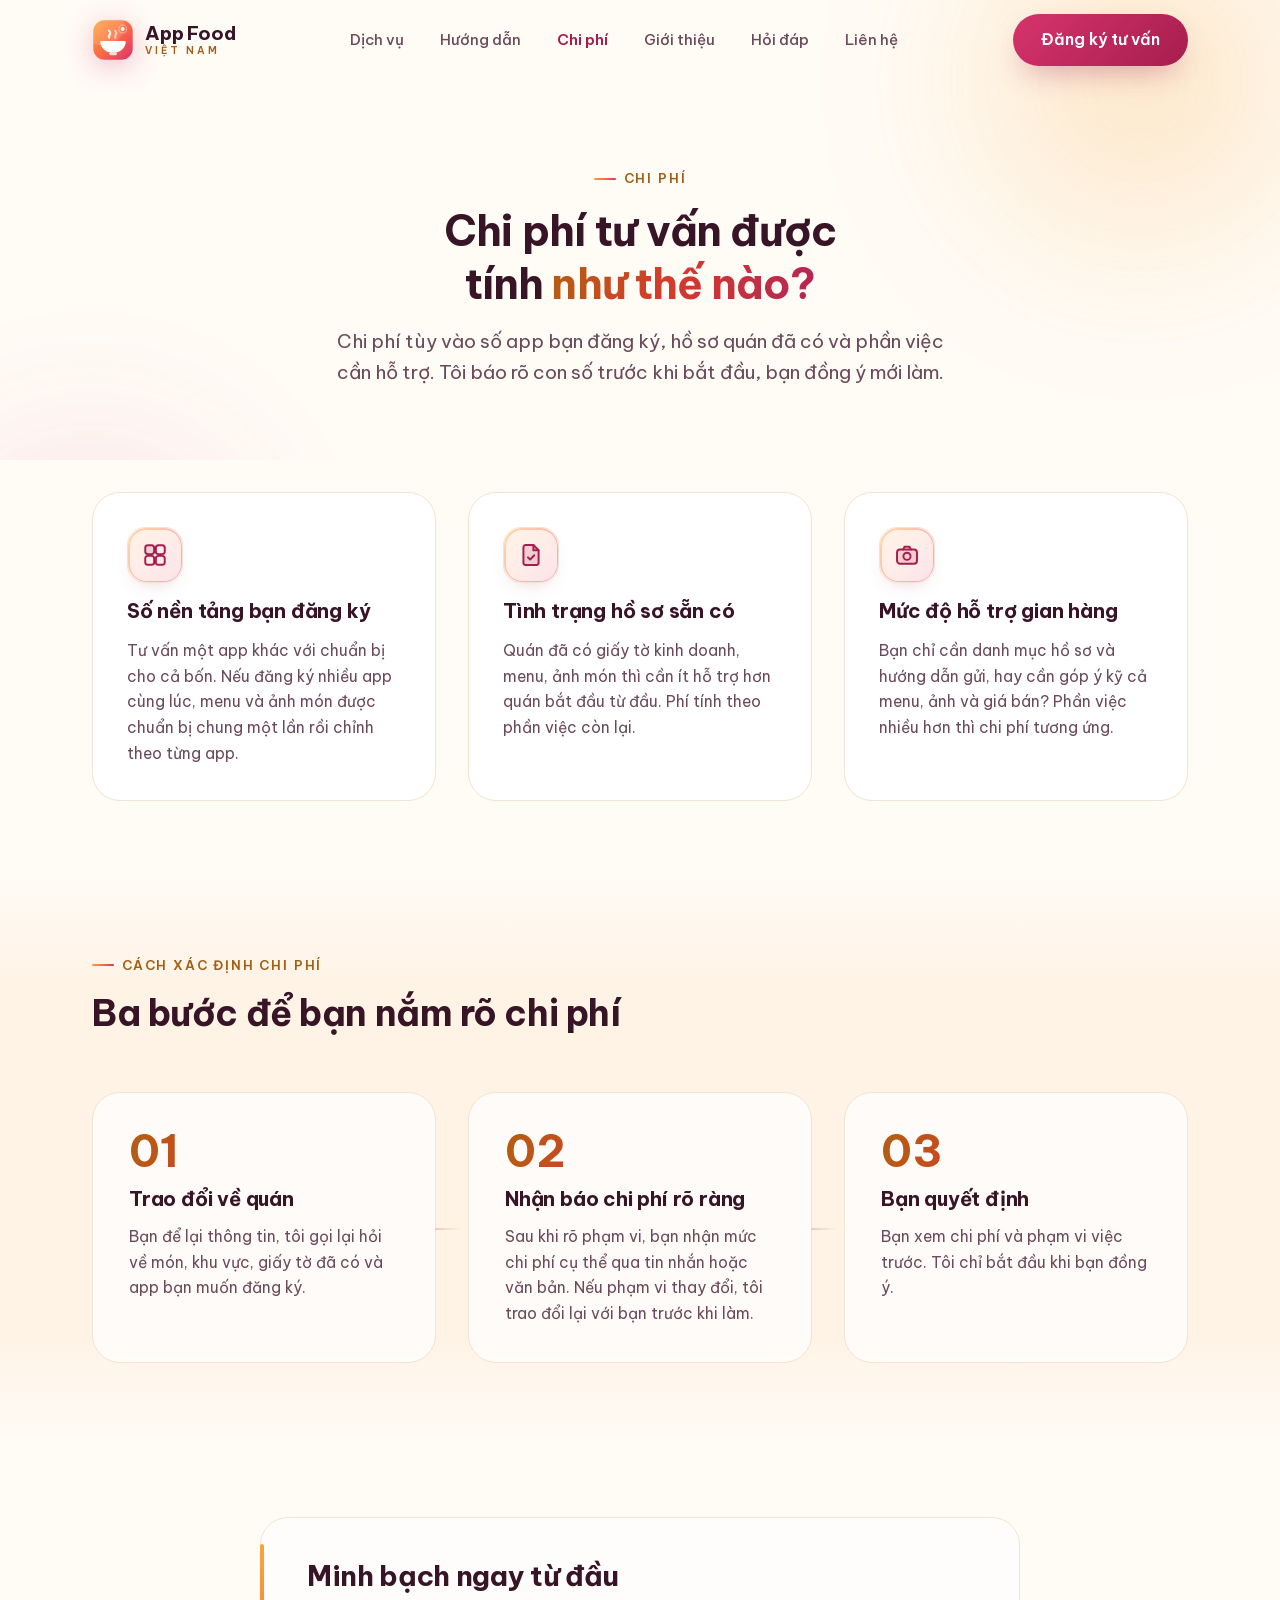
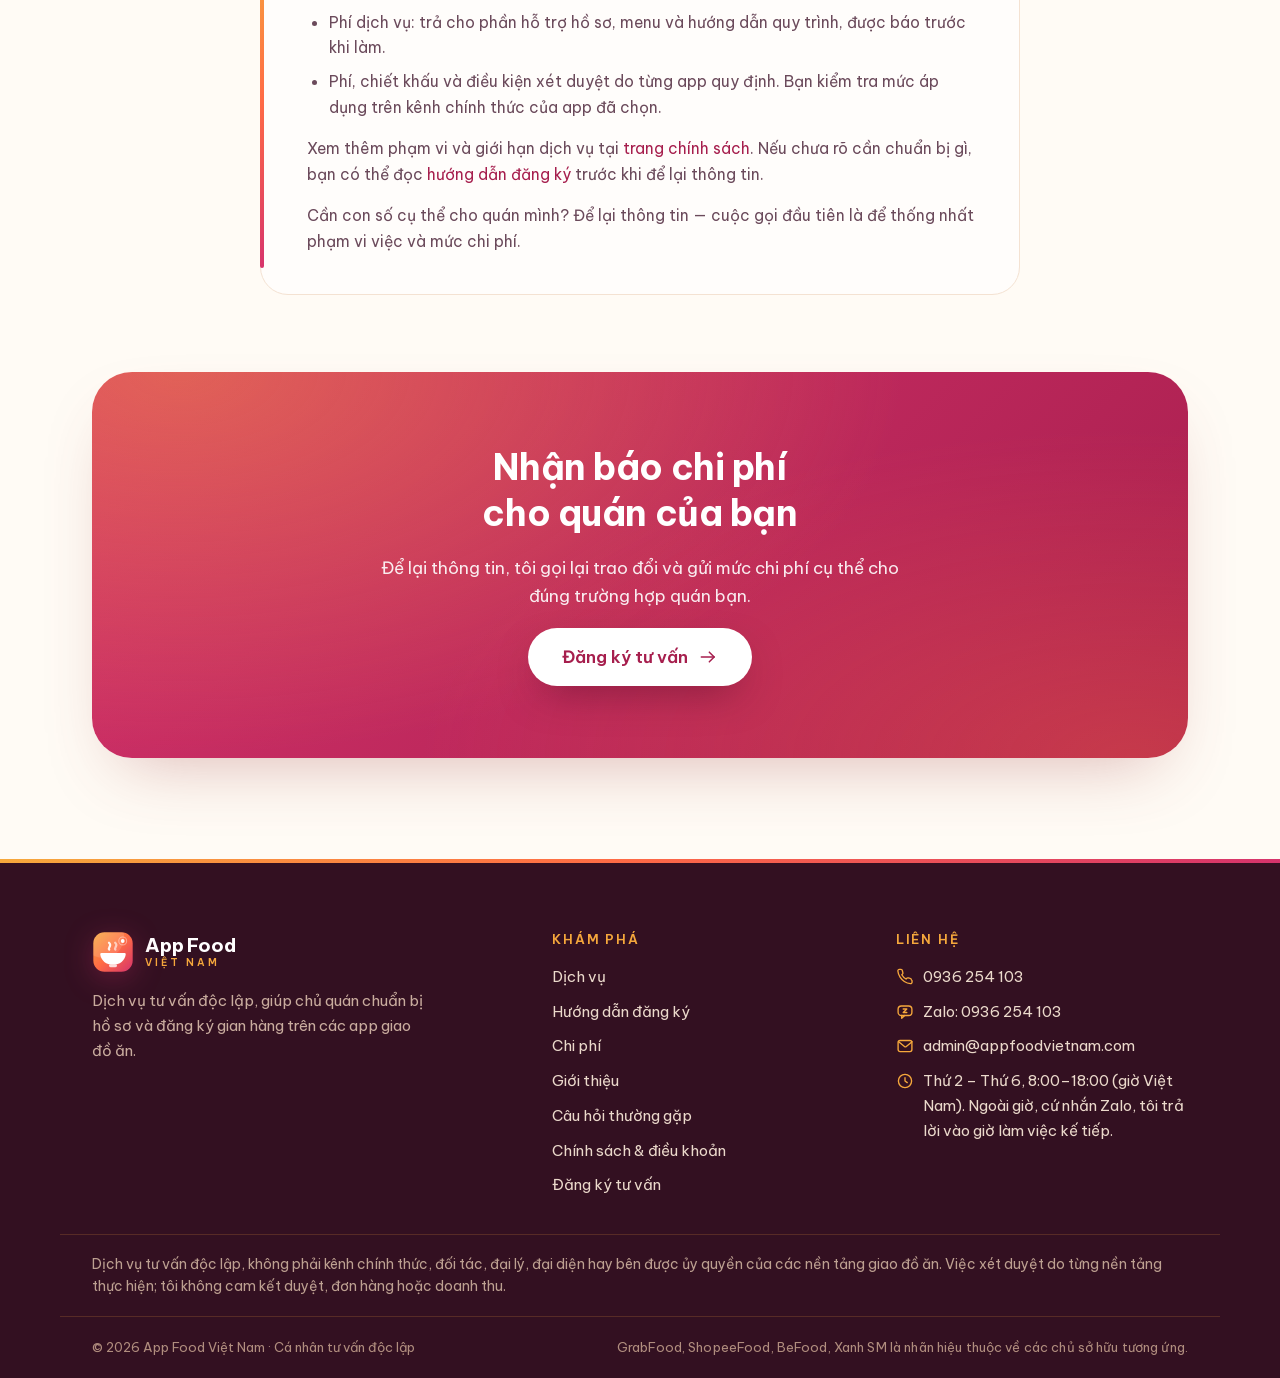
==== bao-gia/index.html @ 4b52420b "design: single Be Vietnam Pro family, mobile density, copy pass, audit fixes - Font: drop Bricolage " ====
<!doctype html>
<html lang="vi">
<head>
  <meta charset="utf-8">
  <!-- Google Tag Manager -->
  <script>(function(w,d,s,l,i){w[l]=w[l]||[];w[l].push({'gtm.start':
  new Date().getTime(),event:'gtm.js'});var f=d.getElementsByTagName(s)[0],
  j=d.createElement(s),dl=l!='dataLayer'?'&l='+l:'';j.async=true;j.src=
  'https://www.googletagmanager.com/gtm.js?id='+i+dl;f.parentNode.insertBefore(j,f);
  })(window,document,'script','dataLayer','GTM-K2JDBFPT');</script>
  <!-- End Google Tag Manager -->
  <meta name="google-site-verification" content="fqpDVTH3SYLtBj9AutIHvdOHtQyylVKKp6pQyJX3B4w">
  <meta name="viewport" content="width=device-width, initial-scale=1">
  <script>document.documentElement.classList.add('js');setTimeout(function(){if(!window.__afvReady)document.documentElement.classList.remove('js')},3000)</script>
  <title>Chi phí tư vấn đăng ký quán trên app | App Food Việt Nam</title>
  <meta name="description" content="Chi phí tư vấn phụ thuộc số app và tình trạng hồ sơ sẵn có. Trao đổi và báo chi phí rõ ràng trước khi làm, bạn quyết định sau khi đã rõ.">
  <meta name="theme-color" content="#FFFBF5">
  <meta property="og:type" content="website">
  <meta property="og:url" content="https://appfoodvietnam.com/bao-gia/">
  <meta property="og:title" content="Chi phí tư vấn đăng ký gian hàng | App Food Việt Nam">
  <meta property="og:description" content="Chi phí tư vấn tính theo phạm vi hỗ trợ thực tế của từng quán, trao đổi rõ ràng trước khi bắt đầu.">
  <meta property="og:image" content="https://appfoodvietnam.com/assets/img/og-cover.jpg">
  <meta property="og:image:width" content="1200">
  <meta property="og:image:height" content="630">
  <meta property="og:image:alt" content="App Food Việt Nam — hỗ trợ chủ quán đăng ký gian hàng trên app giao đồ ăn">
  <meta property="og:locale" content="vi_VN">
  <meta property="og:site_name" content="App Food Việt Nam">
  <meta name="twitter:card" content="summary_large_image">
  <meta name="twitter:title" content="Chi phí tư vấn đăng ký gian hàng | App Food Việt Nam">
  <meta name="twitter:description" content="Chi phí tư vấn tính theo phạm vi hỗ trợ thực tế của từng quán, trao đổi rõ ràng trước khi bắt đầu.">
  <meta name="twitter:image" content="https://appfoodvietnam.com/assets/img/og-cover.jpg">
  <link rel="icon" type="image/svg+xml" href="/favicon.svg">
  <link rel="canonical" href="https://appfoodvietnam.com/bao-gia/">
  <link rel="preload" href="/assets/fonts/be-vietnam-pro-400-vietnamese.woff2" as="font" type="font/woff2" crossorigin>
  <link rel="preload" href="/assets/fonts/be-vietnam-pro-400-latin.woff2" as="font" type="font/woff2" crossorigin>
  <link rel="preload" href="/assets/fonts/be-vietnam-pro-700-latin.woff2" as="font" type="font/woff2" crossorigin>
  <link rel="preload" href="/assets/fonts/be-vietnam-pro-700-vietnamese.woff2" as="font" type="font/woff2" crossorigin>
  <link rel="stylesheet" href="/assets/css/style.css?v=04b">
  <script type="application/ld+json">
{
  "@context": "https://schema.org",
  "@type": "BreadcrumbList",
  "itemListElement": [
    {
      "@type": "ListItem",
      "position": 1,
      "name": "Trang chủ",
      "item": "https://appfoodvietnam.com/"
    },
    {
      "@type": "ListItem",
      "position": 2,
      "name": "Chi phí",
      "item": "https://appfoodvietnam.com/bao-gia/"
    }
  ]
}
  </script>
</head>
<body>
<!-- Google Tag Manager (noscript) -->
<noscript><iframe src="https://www.googletagmanager.com/ns.html?id=GTM-K2JDBFPT"
height="0" width="0" style="display:none;visibility:hidden"></iframe></noscript>
<!-- End Google Tag Manager (noscript) -->

<header class="site-header">
  <div class="container header-inner">
    <a class="logo" href="/" aria-label="App Food Việt Nam — về trang chủ">
      <svg class="logo-mark" viewBox="0 0 64 64" aria-hidden="true"><defs><linearGradient id="gvh" x1="0" y1="0" x2="1" y2="1"><stop offset="0" stop-color="#F6A83C"/><stop offset=".5" stop-color="#FF6B45"/><stop offset="1" stop-color="#D6336C"/></linearGradient><clipPath id="gvhc"><rect x="2" y="2" width="60" height="60" rx="17"/></clipPath></defs><rect x="2" y="2" width="60" height="60" rx="17" fill="url(#gvh)"/><g clip-path="url(#gvhc)"><circle cx="17" cy="9" r="32" fill="#fff" opacity=".13"/></g><path d="M26.2 28.4c-1.9-2.3 1.5-4.1 1.5-6.9 0-1.9-1.1-3-1.8-3.7" stroke="#fff" stroke-width="3.4" stroke-linecap="round" fill="none" opacity=".92"/><path d="M35.6 28.4c-1.9-2.3 1.5-4.1 1.5-6.9 0-1.9-1.1-3-1.8-3.7" stroke="#fff" stroke-width="3.4" stroke-linecap="round" fill="none" opacity=".6"/><circle cx="46.8" cy="15.2" r="2.9" fill="#fff"/><circle cx="46.8" cy="15.2" r="6" stroke="#fff" stroke-width="1.7" fill="none" opacity=".4"/><path d="M14.6 33.5h34.8a2 2 0 0 1 2 2.2c-1 8.9-9.2 15.8-19.4 15.8s-18.4-6.9-19.4-15.8a2 2 0 0 1 2-2.2z" fill="#fff"/><path d="M26 51.4h12v1a2.8 2.8 0 0 1-2.8 2.8h-6.4A2.8 2.8 0 0 1 26 52.4z" fill="#fff" opacity=".8"/></svg>
      <span class="logo-text">App Food<small>Việt Nam</small></span>
    </a>
    <nav class="main-nav" aria-label="Điều hướng chính">
      <a href="/dich-vu/">Dịch vụ</a>
      <a href="/huong-dan-dang-ky/">Hướng dẫn</a>
      <a href="/bao-gia/" aria-current="page">Chi phí</a>
      <a href="/gioi-thieu/">Giới thiệu</a>
      <a href="/cau-hoi-thuong-gap/">Hỏi đáp</a>
      <a href="/lien-he/">Liên hệ</a>
    </nav>
    <a class="btn btn-primary header-cta" href="/dang-ky/">Đăng ký tư vấn</a>
    <button class="nav-toggle" aria-expanded="false" aria-label="Mở hoặc đóng menu">
      <svg class="icon-menu" viewBox="0 0 24 24" fill="none" stroke="currentColor" stroke-width="1.8" stroke-linecap="round" aria-hidden="true"><path d="M3.6 7h16.8"/><path d="M3.6 12h16.8"/><path d="M3.6 17h10.8"/></svg>
      <svg class="icon-close" viewBox="0 0 24 24" fill="none" stroke="currentColor" stroke-width="1.8" stroke-linecap="round" aria-hidden="true"><path d="M6 6l12 12"/><path d="M18 6L6 18"/></svg>
    </button>
  </div>
</header>

<main>
  <section class="page-hero">
    <div class="hero-bg" aria-hidden="true">
      <span class="blob blob-1"></span>
      <span class="blob blob-2"></span>
    </div>
    <div class="container">
      <span class="eyebrow hero-enter">Chi phí</span>
      <h1 class="hero-enter-2">Chi&nbsp;phí tư&nbsp;vấn được tính <span class="grad-text">như thế nào?</span></h1>
      <p class="lead hero-enter-3">Chi phí tùy vào số app bạn đăng ký, hồ sơ quán đã có và phần việc cần hỗ trợ. Tôi báo rõ con số trước khi bắt đầu, bạn đồng ý mới làm.</p>
    </div>
  </section>

  <!-- ============ 3 YẾU TỐ ============ -->
  <section class="section">
    <div class="container">
      <div class="value-grid">
        <article class="value-item reveal">
          <span class="icon-tile">
            <svg viewBox="0 0 24 24" fill="none" stroke="currentColor" stroke-width="1.8" stroke-linecap="round" stroke-linejoin="round" aria-hidden="true"><rect x="3" y="3" width="8.2" height="8.2" rx="2.4" fill="currentColor" opacity=".14" stroke="none"/><rect x="3" y="3" width="8.2" height="8.2" rx="2.4"/><rect x="12.8" y="3" width="8.2" height="8.2" rx="2.4"/><rect x="3" y="12.8" width="8.2" height="8.2" rx="2.4"/><rect x="12.8" y="12.8" width="8.2" height="8.2" rx="2.4"/></svg>
          </span>
          <h3>Số nền&nbsp;tảng bạn đăng&nbsp;ký</h3>
          <p>Tư vấn một app khác với chuẩn bị cho cả bốn. Nếu đăng ký nhiều app cùng lúc, menu và ảnh món được chuẩn bị chung một lần rồi chỉnh theo từng app.</p>
        </article>
        <article class="value-item reveal reveal-d1">
          <span class="icon-tile">
            <svg viewBox="0 0 24 24" fill="none" stroke="currentColor" stroke-width="1.8" stroke-linecap="round" stroke-linejoin="round" aria-hidden="true"><path d="M14.2 2.8H7a2 2 0 0 0-2 2v14.4a2 2 0 0 0 2 2h10a2 2 0 0 0 2-2V7.6z" fill="currentColor" opacity=".14" stroke="none"/><path d="M14.2 2.8H7a2 2 0 0 0-2 2v14.4a2 2 0 0 0 2 2h10a2 2 0 0 0 2-2V7.6z"/><path d="M14.2 2.8v4.8H19"/><path d="M9.2 14.2l2 2 3.8-4"/></svg>
          </span>
          <h3>Tình trạng hồ&nbsp;sơ sẵn có</h3>
          <p>Quán đã có giấy tờ kinh doanh, menu, ảnh món thì cần ít hỗ trợ hơn quán bắt đầu từ đầu. Phí tính theo phần việc còn lại.</p>
        </article>
        <article class="value-item reveal reveal-d2">
          <span class="icon-tile">
            <svg viewBox="0 0 24 24" fill="none" stroke="currentColor" stroke-width="1.8" stroke-linecap="round" stroke-linejoin="round" aria-hidden="true"><rect x="2.8" y="7" width="18.4" height="13" rx="2.8" fill="currentColor" opacity=".14" stroke="none"/><rect x="2.8" y="7" width="18.4" height="13" rx="2.8"/><path d="M8.4 7l1.3-2.6h4.6L15.6 7"/><circle cx="12" cy="13.2" r="3.3"/></svg>
          </span>
          <h3>Mức độ hỗ trợ gian&nbsp;hàng</h3>
          <p>Bạn chỉ cần danh mục hồ sơ và hướng dẫn gửi, hay cần góp ý kỹ cả menu, ảnh và giá bán? Phần việc nhiều hơn thì chi phí tương ứng.</p>
        </article>
      </div>
    </div>
  </section>

  <!-- ============ CÁCH CHỐT PHÍ ============ -->
  <section class="section section-alt">
    <div class="container">
      <div class="section-head reveal">
        <span class="eyebrow">Cách xác định chi phí</span>
        <h2>Ba bước để bạn nắm rõ chi&nbsp;phí</h2>
      </div>
      <div class="steps">
        <article class="step reveal">
          <span class="step-num" aria-hidden="true">01</span>
          <h3>Trao đổi về quán</h3>
          <p>Bạn để lại thông tin, tôi gọi lại hỏi về món, khu vực, giấy tờ đã có và app bạn muốn đăng ký.</p>
        </article>
        <article class="step reveal reveal-d1">
          <span class="step-num" aria-hidden="true">02</span>
          <h3>Nhận báo chi&nbsp;phí rõ ràng</h3>
          <p>Sau khi rõ phạm vi, bạn nhận mức chi phí cụ thể qua tin nhắn hoặc văn bản. Nếu phạm vi thay đổi, tôi trao đổi lại với bạn trước khi làm.</p>
        </article>
        <article class="step reveal reveal-d2">
          <span class="step-num" aria-hidden="true">03</span>
          <h3>Bạn quyết định</h3>
          <p>Bạn xem chi phí và phạm vi việc trước. Tôi chỉ bắt đầu khi bạn đồng ý.</p>
        </article>
      </div>
    </div>
  </section>

  <!-- ============ KHÔNG HỨA ============ -->
  <section class="section">
    <div class="container">
      <div class="prose reveal">
        <h2>Minh bạch ngay từ đầu</h2>
        <ul>
          <li>Phí dịch vụ: trả cho phần hỗ trợ hồ sơ, menu và hướng dẫn quy trình, được báo trước khi làm.</li>
          <li>Phí, chiết khấu và điều kiện xét duyệt do từng app quy định. Bạn kiểm tra mức áp dụng trên kênh chính thức của app đã chọn.</li>
        </ul>
        <p>Xem thêm phạm vi và giới hạn dịch vụ tại <a href="/chinh-sach/">trang chính sách</a>. Nếu chưa rõ cần chuẩn bị gì, bạn có thể đọc <a href="/huong-dan-dang-ky/">hướng dẫn đăng ký</a> trước khi để lại thông tin.</p>
        <p>Cần con số cụ thể cho quán mình? Để lại thông tin — cuộc gọi đầu tiên là để thống nhất phạm vi việc và mức chi phí.</p>
      </div>
    </div>
  </section>

  <!-- ============ CTA ============ -->
  <section class="section" style="padding-top: 0;">
    <div class="container">
      <div class="cta-banner reveal">
        <h2>Nhận báo chi&nbsp;phí cho quán của bạn</h2>
        <p>Để lại thông tin, tôi gọi lại trao đổi và gửi mức chi phí cụ thể cho đúng trường hợp quán bạn.</p>
        <a class="btn btn-primary btn-lg" href="/dang-ky/">
          Đăng ký tư vấn
          <svg viewBox="0 0 24 24" fill="none" stroke="currentColor" stroke-width="1.8" stroke-linecap="round" stroke-linejoin="round" aria-hidden="true"><path d="M4 12h15.4"/><path d="M13.6 6.2l5.8 5.8-5.8 5.8"/></svg>
        </a>
      </div>
    </div>
  </section>
</main>

<div class="floating-cta">
  <a class="fab fab-call" href="tel:0936254103" aria-label="Gọi 0936 254 103">
    <svg viewBox="0 0 24 24" fill="none" stroke="currentColor" stroke-width="1.8" stroke-linecap="round" stroke-linejoin="round" aria-hidden="true"><path d="M21.4 16.8v2.2a1.9 1.9 0 0 1-2.1 1.9 18.9 18.9 0 0 1-8.2-2.9 18.6 18.6 0 0 1-5.7-5.7A18.9 18.9 0 0 1 2.5 4a1.9 1.9 0 0 1 1.9-2.1h2.2a1.9 1.9 0 0 1 1.9 1.6c.1.9.3 1.7.6 2.5a1.9 1.9 0 0 1-.4 2l-1 1a15.2 15.2 0 0 0 5.7 5.7l1-1a1.9 1.9 0 0 1 2-.4c.8.3 1.6.5 2.5.6a1.9 1.9 0 0 1 1.6 1.9z"/></svg>
    <span class="fab-label">0936&nbsp;254&nbsp;103</span>
  </a>
  <a class="fab fab-zalo" href="https://zalo.me/0936254103" target="_blank" rel="noopener" aria-label="Nhắn Zalo cho App Food Việt Nam">
    <svg viewBox="0 0 24 24" fill="none" stroke="currentColor" stroke-width="1.8" stroke-linecap="round" stroke-linejoin="round" aria-hidden="true"><rect x="2.8" y="4" width="18.4" height="12.6" rx="4.4"/><path d="M7.6 16.6v3.8l4-3.8"/><path d="M9.6 8h4.8l-4.8 4.6h4.8"/></svg>
    <span class="fab-label">Chat Zalo</span>
  </a>
</div>

<footer class="site-footer">
  <div class="container footer-grid">
    <div class="footer-brand">
      <a class="logo" href="/" aria-label="App Food Việt Nam">
        <svg class="logo-mark" viewBox="0 0 64 64" aria-hidden="true"><defs><linearGradient id="gvf" x1="0" y1="0" x2="1" y2="1"><stop offset="0" stop-color="#F6A83C"/><stop offset=".5" stop-color="#FF6B45"/><stop offset="1" stop-color="#D6336C"/></linearGradient><clipPath id="gvfc"><rect x="2" y="2" width="60" height="60" rx="17"/></clipPath></defs><rect x="2" y="2" width="60" height="60" rx="17" fill="url(#gvf)"/><g clip-path="url(#gvfc)"><circle cx="17" cy="9" r="32" fill="#fff" opacity=".13"/></g><path d="M26.2 28.4c-1.9-2.3 1.5-4.1 1.5-6.9 0-1.9-1.1-3-1.8-3.7" stroke="#fff" stroke-width="3.4" stroke-linecap="round" fill="none" opacity=".92"/><path d="M35.6 28.4c-1.9-2.3 1.5-4.1 1.5-6.9 0-1.9-1.1-3-1.8-3.7" stroke="#fff" stroke-width="3.4" stroke-linecap="round" fill="none" opacity=".6"/><circle cx="46.8" cy="15.2" r="2.9" fill="#fff"/><circle cx="46.8" cy="15.2" r="6" stroke="#fff" stroke-width="1.7" fill="none" opacity=".4"/><path d="M14.6 33.5h34.8a2 2 0 0 1 2 2.2c-1 8.9-9.2 15.8-19.4 15.8s-18.4-6.9-19.4-15.8a2 2 0 0 1 2-2.2z" fill="#fff"/><path d="M26 51.4h12v1a2.8 2.8 0 0 1-2.8 2.8h-6.4A2.8 2.8 0 0 1 26 52.4z" fill="#fff" opacity=".8"/></svg>
        <span class="logo-text">App Food<small>Việt Nam</small></span>
      </a>
      <p>Dịch vụ tư vấn độc lập, giúp chủ quán chuẩn bị hồ sơ và đăng ký gian hàng trên các app giao đồ ăn.</p>
    </div>
    <nav class="footer-col" aria-label="Liên kết trang">
      <h3>Khám phá</h3>
      <ul>
        <li><a href="/dich-vu/">Dịch vụ</a></li>
        <li><a href="/huong-dan-dang-ky/">Hướng dẫn đăng ký</a></li>
        <li><a href="/bao-gia/">Chi phí</a></li>
        <li><a href="/gioi-thieu/">Giới thiệu</a></li>
        <li><a href="/cau-hoi-thuong-gap/">Câu hỏi thường gặp</a></li>
        <li><a href="/chinh-sach/">Chính sách &amp; điều khoản</a></li>
        <li><a href="/dang-ky/">Đăng ký tư vấn</a></li>
      </ul>
    </nav>
    <div class="footer-col">
      <h3>Liên&nbsp;hệ</h3>
      <ul>
        <li>
          <svg viewBox="0 0 24 24" fill="none" stroke="currentColor" stroke-width="1.8" stroke-linecap="round" stroke-linejoin="round" aria-hidden="true"><path d="M21.4 16.8v2.2a1.9 1.9 0 0 1-2.1 1.9 18.9 18.9 0 0 1-8.2-2.9 18.6 18.6 0 0 1-5.7-5.7A18.9 18.9 0 0 1 2.5 4a1.9 1.9 0 0 1 1.9-2.1h2.2a1.9 1.9 0 0 1 1.9 1.6c.1.9.3 1.7.6 2.5a1.9 1.9 0 0 1-.4 2l-1 1a15.2 15.2 0 0 0 5.7 5.7l1-1a1.9 1.9 0 0 1 2-.4c.8.3 1.6.5 2.5.6a1.9 1.9 0 0 1 1.6 1.9z"/></svg>
          <a href="tel:0936254103">0936&nbsp;254&nbsp;103</a>
        </li>
        <li>
          <svg viewBox="0 0 24 24" fill="none" stroke="currentColor" stroke-width="1.8" stroke-linecap="round" stroke-linejoin="round" aria-hidden="true"><rect x="2.8" y="4" width="18.4" height="12.6" rx="4.4"/><path d="M7.6 16.6v3.8l4-3.8"/><path d="M9.6 8h4.8l-4.8 4.6h4.8"/></svg>
          <a href="https://zalo.me/0936254103" target="_blank" rel="noopener">Zalo: 0936&nbsp;254&nbsp;103</a>
        </li>
        <li>
          <svg viewBox="0 0 24 24" fill="none" stroke="currentColor" stroke-width="1.8" stroke-linecap="round" stroke-linejoin="round" aria-hidden="true"><rect x="2.8" y="4.6" width="18.4" height="14.8" rx="2.6"/><path d="M3.6 6.2l7.7 6.4a1.8 1.8 0 0 0 2.4 0l7.7-6.4"/></svg>
          <a href="mailto:admin@appfoodvietnam.com">admin@appfoodvietnam.com</a>
        </li>
        <li>
          <svg viewBox="0 0 24 24" fill="none" stroke="currentColor" stroke-width="1.8" stroke-linecap="round" stroke-linejoin="round" aria-hidden="true"><circle cx="12" cy="12" r="8.8"/><path d="M12 7.6V12l3 2.2"/></svg>
          <span>Thứ 2 – Thứ 6, 8:00–18:00 (giờ Việt Nam). Ngoài giờ, cứ nhắn Zalo, tôi trả lời vào giờ làm việc kế tiếp.</span>
        </li>
      </ul>
    </div>
  </div>
  <div class="container footer-disclosure">
    Dịch vụ tư vấn độc lập, không phải kênh chính thức, đối tác, đại lý, đại diện hay bên được ủy quyền của các nền tảng giao đồ ăn. Việc xét duyệt do từng nền tảng thực hiện; tôi không cam kết duyệt, đơn hàng hoặc doanh thu.
  </div>
  <div class="container footer-bottom">
    <span>© 2026 App Food Việt Nam · Cá nhân tư vấn độc lập</span>
    <span class="brands">GrabFood, ShopeeFood, BeFood, Xanh SM là nhãn hiệu thuộc về các chủ sở hữu tương ứng.</span>
  </div>
</footer>

<div class="mobile-menu-overlay" id="mobileMenu" role="dialog" aria-modal="true" aria-label="Menu điều hướng" hidden>
  <button class="mobile-menu-close" aria-label="Đóng menu">
    <svg viewBox="0 0 24 24" fill="none" stroke="currentColor" stroke-width="1.8" stroke-linecap="round" aria-hidden="true"><path d="M6 6l12 12"/><path d="M18 6L6 18"/></svg>
  </button>
  <nav class="mobile-menu-nav" aria-label="Điều hướng chính (di động)">
    <a href="/">Trang chủ</a>
    <a href="/dich-vu/">Dịch vụ</a>
    <a href="/huong-dan-dang-ky/">Hướng dẫn đăng ký</a>
    <a href="/bao-gia/" aria-current="page">Chi phí</a>
    <a href="/gioi-thieu/">Giới thiệu</a>
    <a href="/cau-hoi-thuong-gap/">Hỏi đáp</a>
    <a href="/lien-he/">Liên hệ</a>
    <a class="btn btn-primary" href="/dang-ky/">Đăng ký tư vấn</a>
    <a class="menu-call" href="tel:0936254103">Gọi 0936&nbsp;254&nbsp;103</a>
  </nav>
</div>

<script src="/assets/js/main.js?v=04b" defer></script>
</body>
</html>
---- assets/css/style.css ----
/* ============================================================
   App Food Việt Nam — "Giờ Vàng"
   Luxury sáng: sứ trắng ấm + gradient hoàng hôn (nghệ→san hô→mận)
   Chữ: một họ Be Vietnam Pro cho cả tiêu đề và nội dung (dấu tiếng Việt chuẩn, nhất quán)
   Motion: Premium archetype — 350–600ms, cubic-bezier(.4,0,.2,1)
   ============================================================ */

/* ---------- Fonts (self-host, bỏ origin Google Fonts để không chặn render) ---------- */
/* Thứ tự khai báo CÓ CHỦ Ý: latin-ext → vietnamese → latin. Trình duyệt dò
   @font-face cùng family theo thứ tự NGƯỢC; dấu tiếng Việt (ă, ơ, ư, ĩ...)
   nằm trong cả range vietnamese lẫn latin-ext → khai báo vietnamese sau
   latin-ext để chỉ tải file vietnamese, không tải thừa 8 file latin-ext. */
/* latin-ext Be Vietnam Pro 400 */
@font-face {
  font-family: 'Be Vietnam Pro';
  font-style: normal;
  font-weight: 400;
  font-display: swap;
  src: url(/assets/fonts/be-vietnam-pro-400-latin-ext.woff2) format('woff2');
  unicode-range: U+0100-02BA, U+02BD-02C5, U+02C7-02CC, U+02CE-02D7, U+02DD-02FF, U+0304, U+0308, U+0329, U+1D00-1DBF, U+1E00-1E9F, U+1EF2-1EFF, U+2020, U+20A0-20AB, U+20AD-20C0, U+2113, U+2C60-2C7F, U+A720-A7FF;
}
/* vietnamese Be Vietnam Pro 400 */
@font-face {
  font-family: 'Be Vietnam Pro';
  font-style: normal;
  font-weight: 400;
  font-display: swap;
  src: url(/assets/fonts/be-vietnam-pro-400-vietnamese.woff2) format('woff2');
  unicode-range: U+0102-0103, U+0110-0111, U+0128-0129, U+0168-0169, U+01A0-01A1, U+01AF-01B0, U+0300-0301, U+0303-0304, U+0308-0309, U+0323, U+0329, U+1EA0-1EF9, U+20AB;
}
/* latin Be Vietnam Pro 400 */
@font-face {
  font-family: 'Be Vietnam Pro';
  font-style: normal;
  font-weight: 400;
  font-display: swap;
  src: url(/assets/fonts/be-vietnam-pro-400-latin.woff2) format('woff2');
  unicode-range: U+0000-00FF, U+0131, U+0152-0153, U+02BB-02BC, U+02C6, U+02DA, U+02DC, U+0304, U+0308, U+0329, U+2000-206F, U+20AC, U+2122, U+2191, U+2193, U+2212, U+2215, U+FEFF, U+FFFD;
}
/* latin-ext Be Vietnam Pro 500 */
@font-face {
  font-family: 'Be Vietnam Pro';
  font-style: normal;
  font-weight: 500;
  font-display: swap;
  src: url(/assets/fonts/be-vietnam-pro-500-latin-ext.woff2) format('woff2');
  unicode-range: U+0100-02BA, U+02BD-02C5, U+02C7-02CC, U+02CE-02D7, U+02DD-02FF, U+0304, U+0308, U+0329, U+1D00-1DBF, U+1E00-1E9F, U+1EF2-1EFF, U+2020, U+20A0-20AB, U+20AD-20C0, U+2113, U+2C60-2C7F, U+A720-A7FF;
}
/* vietnamese Be Vietnam Pro 500 */
@font-face {
  font-family: 'Be Vietnam Pro';
  font-style: normal;
  font-weight: 500;
  font-display: swap;
  src: url(/assets/fonts/be-vietnam-pro-500-vietnamese.woff2) format('woff2');
  unicode-range: U+0102-0103, U+0110-0111, U+0128-0129, U+0168-0169, U+01A0-01A1, U+01AF-01B0, U+0300-0301, U+0303-0304, U+0308-0309, U+0323, U+0329, U+1EA0-1EF9, U+20AB;
}
/* latin Be Vietnam Pro 500 */
@font-face {
  font-family: 'Be Vietnam Pro';
  font-style: normal;
  font-weight: 500;
  font-display: swap;
  src: url(/assets/fonts/be-vietnam-pro-500-latin.woff2) format('woff2');
  unicode-range: U+0000-00FF, U+0131, U+0152-0153, U+02BB-02BC, U+02C6, U+02DA, U+02DC, U+0304, U+0308, U+0329, U+2000-206F, U+20AC, U+2122, U+2191, U+2193, U+2212, U+2215, U+FEFF, U+FFFD;
}
/* latin-ext Be Vietnam Pro 600 */
@font-face {
  font-family: 'Be Vietnam Pro';
  font-style: normal;
  font-weight: 600;
  font-display: swap;
  src: url(/assets/fonts/be-vietnam-pro-600-latin-ext.woff2) format('woff2');
  unicode-range: U+0100-02BA, U+02BD-02C5, U+02C7-02CC, U+02CE-02D7, U+02DD-02FF, U+0304, U+0308, U+0329, U+1D00-1DBF, U+1E00-1E9F, U+1EF2-1EFF, U+2020, U+20A0-20AB, U+20AD-20C0, U+2113, U+2C60-2C7F, U+A720-A7FF;
}
/* vietnamese Be Vietnam Pro 600 */
@font-face {
  font-family: 'Be Vietnam Pro';
  font-style: normal;
  font-weight: 600;
  font-display: swap;
  src: url(/assets/fonts/be-vietnam-pro-600-vietnamese.woff2) format('woff2');
  unicode-range: U+0102-0103, U+0110-0111, U+0128-0129, U+0168-0169, U+01A0-01A1, U+01AF-01B0, U+0300-0301, U+0303-0304, U+0308-0309, U+0323, U+0329, U+1EA0-1EF9, U+20AB;
}
/* latin Be Vietnam Pro 600 */
@font-face {
  font-family: 'Be Vietnam Pro';
  font-style: normal;
  font-weight: 600;
  font-display: swap;
  src: url(/assets/fonts/be-vietnam-pro-600-latin.woff2) format('woff2');
  unicode-range: U+0000-00FF, U+0131, U+0152-0153, U+02BB-02BC, U+02C6, U+02DA, U+02DC, U+0304, U+0308, U+0329, U+2000-206F, U+20AC, U+2122, U+2191, U+2193, U+2212, U+2215, U+FEFF, U+FFFD;
}
/* latin-ext Be Vietnam Pro 700 */
@font-face {
  font-family: 'Be Vietnam Pro';
  font-style: normal;
  font-weight: 700;
  font-display: swap;
  src: url(/assets/fonts/be-vietnam-pro-700-latin-ext.woff2) format('woff2');
  unicode-range: U+0100-02BA, U+02BD-02C5, U+02C7-02CC, U+02CE-02D7, U+02DD-02FF, U+0304, U+0308, U+0329, U+1D00-1DBF, U+1E00-1E9F, U+1EF2-1EFF, U+2020, U+20A0-20AB, U+20AD-20C0, U+2113, U+2C60-2C7F, U+A720-A7FF;
}
/* vietnamese Be Vietnam Pro 700 */
@font-face {
  font-family: 'Be Vietnam Pro';
  font-style: normal;
  font-weight: 700;
  font-display: swap;
  src: url(/assets/fonts/be-vietnam-pro-700-vietnamese.woff2) format('woff2');
  unicode-range: U+0102-0103, U+0110-0111, U+0128-0129, U+0168-0169, U+01A0-01A1, U+01AF-01B0, U+0300-0301, U+0303-0304, U+0308-0309, U+0323, U+0329, U+1EA0-1EF9, U+20AB;
}
/* latin Be Vietnam Pro 700 */
@font-face {
  font-family: 'Be Vietnam Pro';
  font-style: normal;
  font-weight: 700;
  font-display: swap;
  src: url(/assets/fonts/be-vietnam-pro-700-latin.woff2) format('woff2');
  unicode-range: U+0000-00FF, U+0131, U+0152-0153, U+02BB-02BC, U+02C6, U+02DA, U+02DC, U+0304, U+0308, U+0329, U+2000-206F, U+20AC, U+2122, U+2191, U+2193, U+2212, U+2215, U+FEFF, U+FFFD;
}

/* Fallback hiệu chỉnh số đo theo Be Vietnam Pro (đo bằng fontTools trên chính file
   woff2): chữ hiển thị trước khi webfont tải xong chiếm đúng khoảng như chữ thật
   → không nhảy bố cục (CLS) khi đổi font. */
@font-face {
  font-family: 'BVP Fallback';
  font-weight: 100 600;
  src: local('Arial'), local('ArialMT');
  size-adjust: 109.8%; ascent-override: 91.1%; descent-override: 24.1%; line-gap-override: 0%;
}
@font-face {
  font-family: 'BVP Fallback';
  font-weight: 700 900;
  src: local('Arial Bold'), local('Arial-BoldMT');
  size-adjust: 104.7%; ascent-override: 95.5%; descent-override: 25.3%; line-gap-override: 0%;
}

:root {
  /* Màu nền & mực */
  --nen: #FFFBF5;
  --nen-2: #FFF3E6;
  --the: #FFFFFF;
  --muc: #371526;
  --muc-2: #6B4A5B;
  --muc-3: #8A6B79;

  /* Hoàng hôn */
  --vang: #F6A83C;
  --cam: #FF6B45;
  --man: #D6336C;
  --man-dam: #A61E4D;
  --dong: #A05F17;

  /* Lỗi form — đỏ đất: tách rõ khỏi nền kem lẫn hồng brand (hồng = focus/CTA) */
  --loi: #C03A21;
  --loi-dam: #9E2D18;
  --loi-nen: #FFF3EF;
  --loi-vien: #F0CCC2;

  /* Gradient hệ */
  --grad-brand: linear-gradient(120deg, #F6A83C, #FF6B45 48%, #D6336C);
  --grad-cta: linear-gradient(135deg, #D6336C, #A61E4D);
  --grad-text: linear-gradient(115deg, #B26010, #D63A2B 45%, #B32458);
  --grad-soft: linear-gradient(135deg, rgba(246,168,60,.14), rgba(255,107,69,.12) 50%, rgba(214,51,108,.14));

  /* Viền & bóng */
  --vien: #F4E2D2;
  --vien-2: #EBCDB6;
  --bong-mem: 0 14px 40px -18px rgba(155, 62, 62, .28);
  --bong-noi: 0 30px 70px -30px rgba(155, 62, 62, .38);
  --bong-cta: 0 14px 32px -12px rgba(166, 30, 77, .45);

  /* Kính */
  --kinh: rgba(255, 252, 247, .68);
  --kinh-dac: rgba(255, 252, 247, .95);
  --kinh-vien: rgba(255, 255, 255, .85);

  /* Chữ */
  --font-body: "Be Vietnam Pro", "BVP Fallback", system-ui, -apple-system, "Segoe UI", sans-serif;
  --font-display: var(--font-body);

  /* Motion Premium */
  --ease: cubic-bezier(.4, 0, .2, 1);
  --t-nhanh: 200ms;
  --t-vua: 400ms;
  --t-cham: 650ms;

  --bo-goc: 16px;
  --bo-goc-lon: 28px;
}

/* ---------- Reset ---------- */
*, *::before, *::after { box-sizing: border-box; }
* { margin: 0; }
html { scroll-behavior: smooth; -webkit-text-size-adjust: 100%; }
body {
  font-family: var(--font-body);
  font-size: 1.0625rem;
  line-height: 1.65;
  color: var(--muc);
  background: var(--nen);
  overflow-x: hidden;
}
img, svg { display: block; max-width: 100%; }
img { height: auto; }
a { color: var(--man-dam); text-decoration: none; }
button { font: inherit; cursor: pointer; }
input, select, textarea { font: inherit; }
:focus-visible { outline: 3px solid var(--man); outline-offset: 3px; border-radius: 6px; }
::selection { background: rgba(246, 168, 60, .4); }

.nw { white-space: nowrap; }
.sr-only {
  position: absolute; width: 1px; height: 1px;
  padding: 0; margin: -1px; overflow: hidden;
  clip: rect(0 0 0 0); white-space: nowrap; border: 0;
}

/* ---------- Typography ---------- */
h1, h2, h3 { font-family: var(--font-display); text-wrap: balance; }
h1 {
  font-size: clamp(1.875rem, 2vw + 1.25rem, 2.625rem);
  /* line-height nới rộng: dấu chồng tiếng Việt (ẫ/ộ/ị) cần chỗ cho ascent+descender,
     1.06 cũ làm dấu dòng dưới đè descender dòng trên. 1.24 giữ gap dương ở cả cỡ 66px. */
  line-height: 1.24;
  font-weight: 700;
  letter-spacing: -0.02em;
}
h2 {
  font-size: clamp(1.5rem, 2vw + .875rem, 2.25rem);
  line-height: 1.28;
  font-weight: 700;
  letter-spacing: -0.012em;
}
h3 {
  font-size: clamp(1.125rem, .6vw + .95rem, 1.25rem);
  line-height: 1.35;
  font-weight: 700;
  letter-spacing: -0.01em;
}
.hero h1 { font-size: clamp(1.875rem, 3vw + 1rem, 3rem); }
.lead { font-size: clamp(1.0625rem, .6vw + .95rem, 1.1875rem); color: var(--muc-2); }
.eyebrow {
  display: inline-flex; align-items: center; gap: 8px;
  font-size: .8125rem; font-weight: 600;
  text-transform: uppercase; letter-spacing: .14em;
  color: var(--dong);
}
.eyebrow::before {
  content: ""; width: 22px; height: 2px; border-radius: 2px;
  background: var(--grad-brand);
}
.grad-text {
  background: var(--grad-text);
  -webkit-background-clip: text;
  background-clip: text;
  color: transparent;
}

/* ---------- Layout ---------- */
.container { max-width: 1160px; margin-inline: auto; padding-inline: clamp(20px, 4vw, 32px); }
.section { padding-block: clamp(48px, 6vw, 80px); }
.page-hero + .section { padding-top: clamp(24px, 3vw, 32px); }
.narrow { max-width: 760px; }
.section-alt { background: linear-gradient(180deg, var(--nen) 0%, var(--nen-2) 18%, var(--nen-2) 82%, var(--nen) 100%); }
.section-head { max-width: 660px; margin-bottom: clamp(36px, 5vw, 56px); display: grid; gap: 14px; }
.section-head.center { margin-inline: auto; text-align: center; }
.section-head.center .eyebrow { justify-content: center; margin-inline: auto; }

/* ---------- Nút ---------- */
.btn {
  display: inline-flex; align-items: center; justify-content: center; gap: 10px;
  min-height: 52px; padding: 14px 28px;
  border: 0; border-radius: 999px;
  font-weight: 600; font-size: 1rem; line-height: 1.2;
  transition: transform var(--t-nhanh) var(--ease), box-shadow var(--t-vua) var(--ease), background-color var(--t-nhanh) var(--ease);
  cursor: pointer; touch-action: manipulation;
}
.btn:active { transform: scale(.97); }
.btn svg { width: 20px; height: 20px; flex: none; }
.btn-primary {
  position: relative; overflow: hidden;
  background: var(--grad-cta);
  color: #fff;
  box-shadow: var(--bong-cta);
}
/* Sheen quét ngang khi hover — chỉ thiết bị có hover thật, không chạy trên touch */
@media (hover: hover) {
  .btn-primary::after {
    content: ""; position: absolute; inset: 0;
    background: linear-gradient(115deg, transparent 32%, rgba(255, 255, 255, .28) 50%, transparent 68%);
    transform: translateX(-130%);
    transition: transform var(--t-cham) var(--ease);
    pointer-events: none;
  }
  .btn-primary:hover::after { transform: translateX(130%); }
}
.btn-primary:hover { transform: translateY(-2px); box-shadow: 0 20px 44px -12px rgba(166, 30, 77, .55); }
.btn-primary:hover svg { transform: translateX(3px); }
.btn-primary svg { transition: transform var(--t-nhanh) var(--ease); }
.btn-ghost {
  background: rgba(255, 255, 255, .8);
  color: var(--muc);
  border: 1.5px solid var(--vien-2);
}
.btn-ghost:hover { transform: translateY(-2px); border-color: var(--man); color: var(--man-dam); box-shadow: var(--bong-mem); }
.btn-lg { min-height: 58px; padding: 16px 34px; font-size: 1.0625rem; }

/* ---------- Header ---------- */
/* QUAN TRỌNG: .site-header KHÔNG được có transform/filter/backdrop-filter/
   will-change/perspective/contain trực tiếp trên chính nó — bất kỳ thuộc tính
   nào trong nhóm này biến nó thành containing block MỚI cho .main-nav (mobile
   menu, position:fixed), khiến menu chỉ phủ đúng vùng thanh header mỏng thay vì
   toàn viewport khi đã cuộn. Lớp kính mờ khi cuộn (.is-scrolled) vì vậy nằm ở
   pseudo-element ::before thay vì trực tiếp trên .site-header.

   .main-nav khi mở được JS portal ra thành con trực tiếp của <body> (xem
   main.js) để không còn lồng trong stacking context position:fixed của
   .site-header — xem chi tiết lý do trong khối @media (max-width: 900px)
   bên dưới. */
.site-header {
  position: fixed; inset-inline: 0; top: 0; z-index: 100;
  padding-block: 14px;
  transition: padding var(--t-vua) var(--ease);
}
.site-header::before {
  content: ""; position: absolute; inset: 0; z-index: -1;
  background: var(--kinh-dac);
  -webkit-backdrop-filter: blur(16px);
  backdrop-filter: blur(16px);
  box-shadow: 0 10px 30px -18px rgba(155, 62, 62, .3);
  opacity: 0;
  transition: opacity var(--t-vua) var(--ease);
}
.site-header.is-scrolled { padding-block: 10px; }
.site-header.is-scrolled::before { opacity: 1; }
.header-inner { display: flex; align-items: center; justify-content: space-between; gap: 20px; }
.logo { display: inline-flex; align-items: center; gap: 11px; }
.logo-mark { width: 42px; height: 42px; flex: none; filter: drop-shadow(0 6px 14px rgba(214, 51, 108, .3)); }
.logo-text { font-family: var(--font-display); font-weight: 700; font-size: 1.1875rem; line-height: 1.05; color: var(--muc); letter-spacing: -0.01em; }
.logo-text small { display: block; font-family: var(--font-body); font-size: .625rem; font-weight: 600; letter-spacing: .3em; text-transform: uppercase; color: var(--dong); margin-top: 2px; }
.main-nav { display: flex; align-items: center; gap: 4px; }
.main-nav a {
  padding: 10px 16px; border-radius: 999px;
  font-weight: 500; font-size: .9375rem; color: var(--muc-2);
  transition: color var(--t-nhanh) var(--ease), background-color var(--t-nhanh) var(--ease);
}
.main-nav a:hover { color: var(--muc); background: rgba(246, 168, 60, .14); }
.main-nav a[aria-current="page"] { color: var(--man-dam); font-weight: 600; }
.header-cta { display: inline-flex; }
.nav-toggle {
  display: none; position: relative; z-index: 2; width: 46px; height: 46px;
  border: 1.5px solid var(--vien-2); border-radius: 14px;
  background: rgba(255, 255, 255, .85); color: var(--muc);
  align-items: center; justify-content: center;
}
.nav-toggle svg { width: 22px; height: 22px; }
.nav-toggle .icon-close { display: none; }
.nav-toggle[aria-expanded="true"] .icon-menu { display: none; }
.nav-toggle[aria-expanded="true"] .icon-close { display: block; }

/* Base NGOÀI media query: desktop không bao giờ render overlay dù JS/state có
   ra sao (vd xoay iPad portrait→landscape khi menu đang mở — media query thoát
   giữa chừng). JS cũng tự đóng menu khi rời breakpoint (xem main.js). */
.mobile-menu-overlay { display: none; }

@media (max-width: 1024px) {
  .nav-toggle { display: inline-flex; }
  .header-cta { display: none; }
  .main-nav { display: none; }

  /* Overlay menu mobile — phần tử TĨNH nằm sẵn cuối <body>, opaque
     100%, z-index gần kịch trần + isolation:isolate.
     KHÔNG khóa body (xem main.js) — thay vào đó overlay tự là scroll
     container: inset:0 bám đúng layout viewport iOS (không dùng 100vh — 100vh
     trên iOS là viewport LỚN khi thanh URL đã thu, tràn cao hơn màn hình thật),
     và .mobile-menu-nav luôn cao hơn overlay đúng 1px để overlay LUÔN cuộn
     được → overscroll-behavior:contain luôn có hiệu lực, cuộn không lồng
     xuống body. Bỏ -webkit-overflow-scrolling:touch (obsolete từ iOS 13,
     từng gây bug compositing đúng kiểu "nội dung xuyên lớp").
     INVARIANT: KHÔNG BAO GIỜ thêm transform/filter/backdrop-filter/
     will-change/animation lên .mobile-menu-overlay — bất kỳ thuộc tính nào
     trong nhóm này biến overlay thành containing block mới cho
     .mobile-menu-close (position:fixed), làm nút đóng cuộn theo nội dung
     thay vì neo cố định góc phải viewport. */
  .mobile-menu-overlay {
    display: none;
    position: fixed; inset: 0; z-index: 2147483000;
    isolation: isolate;
    background: var(--nen);
    overflow-y: auto; overscroll-behavior: contain;
  }
  .mobile-menu-overlay:not([hidden]) { display: block; }
  .mobile-menu-nav {
    min-height: calc(100% + 1px);
    display: flex; flex-direction: column; align-items: center; justify-content: center; gap: 8px;
    /* padding-top ≥ vùng nút đóng fixed: link đầu không bao giờ chui dưới nút */
    padding: 84px 24px 48px;
  }
  .mobile-menu-nav a { font-size: 1.375rem; font-weight: 600; padding: 14px 26px; color: var(--muc-2); border-radius: 999px; }
  .mobile-menu-nav a[aria-current="page"] { color: var(--man-dam); font-weight: 700; }
  .mobile-menu-nav .btn { margin-top: 14px; font-size: 1.0625rem; color: #fff; }
  .mobile-menu-nav .menu-call { font-size: 1rem; font-weight: 600; color: var(--man-dam); padding: 10px 20px; }
  .mobile-menu-close {
    position: fixed; top: 18px; right: 18px; z-index: 1;
    display: inline-flex; align-items: center; justify-content: center;
    width: 46px; height: 46px;
    border: 1.5px solid var(--vien-2); border-radius: 14px;
    background: rgba(255, 255, 255, .85); color: var(--muc);
  }
  .mobile-menu-close svg { width: 22px; height: 22px; }
}

/* ---------- Hero ---------- */
.hero {
  position: relative;
  padding-top: clamp(120px, 16vw, 172px);
  padding-bottom: clamp(64px, 8vw, 110px);
  overflow: clip;
}
.hero-bg { position: absolute; inset: 0; z-index: -1; pointer-events: none; }
.blob {
  position: absolute; border-radius: 50%;
  filter: blur(70px); opacity: .55;
  animation: blob-troi 13s var(--ease) infinite alternate;
}
.blob-1 { width: 520px; height: 520px; top: -180px; right: -120px; background: radial-gradient(circle, rgba(246,168,60,.55), transparent 65%); }
.blob-2 { width: 460px; height: 460px; top: 360px; left: -140px; background: radial-gradient(circle, rgba(214,51,108,.32), transparent 65%); animation-delay: -6s; animation-duration: 16s; }
.blob-3 { width: 380px; height: 380px; top: 200px; left: 38%; background: radial-gradient(circle, rgba(255,107,69,.28), transparent 65%); animation-delay: -3s; animation-duration: 11s; }
@keyframes blob-troi {
  from { transform: translate3d(0, 0, 0) scale(1); }
  to { transform: translate3d(36px, 28px, 0) scale(1.12); }
}
/* Mobile: blur(70px) trên 3 khối lớn tốn paint/GPU ở máy yếu; radial-gradient
   đã mờ dần tới transparent 65% nên bỏ blur gần như không đổi thị giác. */
@media (max-width: 900px) {
  .blob { filter: none; }
}

.hero-grid {
  display: grid; grid-template-columns: 1.05fr .95fr;
  gap: clamp(36px, 5vw, 72px); align-items: center;
}
.hero-copy { display: grid; gap: 22px; justify-items: start; }
.hero-copy .lead { max-width: 33rem; }
.hero-badge {
  display: inline-flex; align-items: flex-start; gap: 9px;
  padding: 9px 18px 9px 12px; border-radius: 999px;
  background: rgba(255, 255, 255, .8);
  border: 1px solid var(--vien);
  box-shadow: var(--bong-mem);
  font-size: .875rem; font-weight: 600; color: var(--muc-2);
}
.hero-badge svg { width: 19px; height: 19px; color: var(--man); flex: none; margin-top: 2px; }
/* Màn hình hẹp (360–430px): thu gọn nhẹ gap/padding/font-size để câu pill dài
   hơn (giữ ý "chuyên viên tư vấn lại") vẫn vừa 1 dòng, không phình pill. */
@media (max-width: 480px) {
  .hero-badge { gap: 6px; padding: 8px 13px 8px 10px; font-size: .75rem; }
  .hero-badge svg { width: 16px; height: 16px; }
}
.hero-actions { display: flex; flex-wrap: wrap; gap: 14px; margin-top: 6px; }
.hero-note { display: flex; align-items: flex-start; gap: 8px; font-size: .875rem; color: var(--muc-3); }
.hero-note svg { width: 17px; height: 17px; color: var(--dong); flex: none; margin-top: 2px; }
.hero-note.hero-link { display: block; }
.hero-link a { font-weight: 600; text-decoration: underline; text-underline-offset: 3px; }

/* Mini 3-step process cho Ads landing (/dang-ky/) — gọn, không phình mobile,
   tái dùng --grad-cta đã dùng cho nút/tick, không thêm màu mới. */
.mini-steps { display: flex; flex-wrap: wrap; gap: 8px 20px; margin-top: 2px; }
.mini-step { display: inline-flex; align-items: center; gap: 8px; font-size: .8438rem; font-weight: 600; color: var(--muc-2); }
.mini-step b {
  display: inline-flex; align-items: center; justify-content: center; flex: none;
  width: 21px; height: 21px; border-radius: 50%;
  background: var(--grad-cta); color: #fff; font-size: .75rem; font-weight: 700;
}
/* Mobile: 3 dòng riêng thay vì wrap — flex-wrap ở độ rộng hẹp (360-430px) hay
   tạo dòng lệch (vd. dòng 1 đủ 2 mục rồi để trống lớn trước khi wrap mục 3
   xuống 1 mình), đọc như khoảng trống thừa dưới mục 2. Xếp cột dọc loại hẳn
   kiểu wrap không đều này. */
@media (max-width: 640px) {
  .mini-steps { flex-direction: column; align-items: flex-start; gap: 10px; }
}

/* Khối ảnh hero */
.hero-visual { position: relative; }
.hero-tile {
  position: relative;
  border-radius: clamp(30px, 4vw, 44px);
  overflow: hidden;
  box-shadow: var(--bong-noi);
  transform: rotate(1.5deg);
}
.hero-tile::before {
  content: ""; position: absolute; inset: 0; z-index: 1;
  border-radius: inherit;
  border: 1.5px solid rgba(255, 255, 255, .55);
  background: linear-gradient(200deg, rgba(246,168,60,.18), transparent 38%);
  pointer-events: none;
}
.hero-tile img { width: 100%; aspect-ratio: 4 / 5; object-fit: cover; }
.hero-ring {
  position: absolute; inset: -14px; z-index: -1;
  border-radius: clamp(38px, 5vw, 54px);
  background: var(--grad-brand);
  opacity: .18; filter: blur(4px);
  transform: rotate(-1.2deg);
}

/* Màu chấm nhận diện app (dùng ở card, form, trang dịch vụ) */
.dot-grab { background: #00B14F; }
.dot-shopee { background: #EE4D2D; }
.dot-be { background: #F5B500; }
.dot-xanh { background: #00A98F; }
@keyframes chip-troi {
  from { transform: translate3d(0, 0, 0); }
  to { transform: translate3d(0, -14px, 0); }
}

/* Thẻ kính trạng thái trên ảnh hero */
.hero-status {
  position: absolute; z-index: 3;
  left: 8%; bottom: 9%;
  display: flex; align-items: flex-start; gap: 12px;
  padding: 13px 20px 13px 14px; border-radius: 18px;
  background: var(--kinh);
  -webkit-backdrop-filter: blur(16px) saturate(1.35);
  backdrop-filter: blur(16px) saturate(1.35);
  border: 1px solid rgba(255, 255, 255, .92);
  box-shadow: var(--bong-mem);
  animation: chip-troi 8s ease-in-out infinite alternate;
  animation-delay: -2.6s;
}
.hero-status .status-icon {
  width: 38px; height: 38px; border-radius: 12px; flex: none;
  background: var(--grad-cta);
  display: grid; place-items: center; color: #fff;
}
.hero-status .status-icon svg { width: 20px; height: 20px; }
.hero-status strong { display: block; font-size: .9375rem; line-height: 1.3; }
.hero-status span { font-size: .8125rem; color: var(--muc-2); }

@media (max-width: 900px) {
  .hero-grid { grid-template-columns: 1fr; }
  .hero-visual { max-width: 420px; margin-inline: auto; width: 100%; }
}
/* ---------- Dải app (trang chủ) ---------- */
.app-cards { display: grid; grid-template-columns: repeat(4, 1fr); gap: 18px; }
.app-card {
  position: relative;
  display: flex; flex-direction: column; gap: 10px;
  padding: 26px 22px;
  background: var(--the);
  border: 1.5px solid var(--vien);
  border-radius: var(--bo-goc-lon);
  transition: transform var(--t-vua) var(--ease), box-shadow var(--t-vua) var(--ease), border-color var(--t-vua) var(--ease);
}
.app-card:hover { transform: translateY(-6px); box-shadow: var(--bong-noi); border-color: transparent; }
.app-card::after {
  content: ""; position: absolute; inset: 0;
  border-radius: inherit; padding: 1.5px;
  background: var(--grad-brand);
  -webkit-mask: linear-gradient(#fff 0 0) content-box, linear-gradient(#fff 0 0);
  mask: linear-gradient(#fff 0 0) content-box, linear-gradient(#fff 0 0);
  -webkit-mask-composite: xor;
  mask-composite: exclude;
  opacity: 0; transition: opacity var(--t-vua) var(--ease);
  pointer-events: none;
}
.app-card:hover::after { opacity: 1; }
.app-card .app-dot { width: 12px; height: 12px; border-radius: 50%; margin-bottom: 2px; }
.app-card h3 { font-size: 1.1875rem; }
.app-card p { font-size: .9063rem; color: var(--muc-2); line-height: 1.55; }
.app-card .app-link {
  display: inline-flex; align-items: center; gap: 6px;
  font-weight: 600; font-size: .9063rem; color: var(--man-dam);
  margin-top: auto; padding-top: 4px;
  white-space: nowrap; /* label ngắn "Nhận tư vấn" — không cho mồ côi chữ */
}
.app-card .app-link svg { width: 17px; height: 17px; transition: transform var(--t-nhanh) var(--ease); }
.app-card:hover .app-link svg { transform: translateX(4px); }
@media (max-width: 900px) { .app-cards { grid-template-columns: repeat(2, 1fr); gap: 14px; } .app-card { padding: 22px 18px; } }
@media (max-width: 359px) { .app-cards { grid-template-columns: 1fr; } }

/* ---------- Giá trị / icon tile ---------- */
.value-grid { display: grid; grid-template-columns: repeat(3, 1fr); gap: clamp(18px, 3vw, 32px); }
.value-item { display: grid; gap: 14px; align-content: start; padding: clamp(24px, 3vw, 34px); background: var(--the); border: 1.5px solid var(--vien); border-radius: var(--bo-goc-lon); transition: transform var(--t-vua) var(--ease), box-shadow var(--t-vua) var(--ease); }
.value-item:hover { transform: translateY(-5px); box-shadow: var(--bong-noi); }
.icon-tile {
  position: relative;
  width: 56px; height: 56px; border-radius: 18px;
  background: #fff;
  border: 1px solid var(--vien);
  box-shadow: 0 8px 20px -12px rgba(155, 62, 62, .35);
  display: grid; place-items: center;
  color: var(--man-dam);
  transition: transform var(--t-nhanh) var(--ease), box-shadow var(--t-vua) var(--ease);
}
.icon-tile::before {
  content: ""; position: absolute; inset: 0;
  border-radius: inherit; background: var(--grad-soft);
}
.icon-tile::after {
  content: ""; position: absolute; inset: 0;
  border-radius: inherit; padding: 1.5px;
  background: var(--grad-brand);
  -webkit-mask: linear-gradient(#fff 0 0) content-box, linear-gradient(#fff 0 0);
  mask: linear-gradient(#fff 0 0) content-box, linear-gradient(#fff 0 0);
  -webkit-mask-composite: xor;
  mask-composite: exclude;
  opacity: .35;
  pointer-events: none;
}
.icon-tile svg { position: relative; width: 26px; height: 26px; transition: transform var(--t-vua) var(--ease); }
.value-item:hover .icon-tile { transform: scale(1.06) translateY(-2px) rotate(-2deg); box-shadow: 0 14px 26px -12px rgba(155, 62, 62, .45); }
.value-item:hover .icon-tile svg { transform: translateY(-1px); }
.value-item p { color: var(--muc-2); font-size: .9688rem; }
@media (max-width: 900px) { .value-grid { grid-template-columns: 1fr; } }
/* Mobile: thẻ gọn — icon nằm trái, tiêu đề + mô tả bên phải (bớt chiều cao, bớt "tường chữ") */
@media (max-width: 640px) {
  .value-item { grid-template-columns: 44px 1fr; column-gap: 14px; row-gap: 6px; padding: 20px 18px; }
  .value-item .icon-tile { width: 44px; height: 44px; border-radius: 14px; grid-row: span 2; }
  .value-item .icon-tile svg { width: 22px; height: 22px; }
  .value-item > :not(.icon-tile) { grid-column: 2; }
  .step { padding: 22px 20px; gap: 8px; }
  .step-num { font-size: 2rem; }
}
/* Tab Cá nhân / Hộ kinh doanh / Công ty — chỉ dạng tab ở màn hẹp */
.tab-bar { display: none; }
@media (max-width: 900px) {
  .tab-bar { display: flex; gap: 8px; }
  .tab-btn {
    flex: 1; min-height: 44px; padding: 8px 10px; border-radius: 999px;
    border: 1.5px solid var(--vien-2); background: var(--the);
    font-weight: 600; font-size: .875rem; color: var(--muc-2);
  }
  .tab-btn[aria-selected="true"] { background: var(--grad-cta); border-color: transparent; color: #fff; }
  .has-tabs > * { display: none; }
  .has-tabs > .is-active { display: block; }
  .has-tabs h4 { display: none; }
}

/* ---------- Quy trình ---------- */
.steps { display: grid; grid-template-columns: repeat(3, 1fr); gap: clamp(18px, 3vw, 32px); counter-reset: buoc; }
.step { position: relative; display: grid; gap: 12px; align-content: start; padding: clamp(26px, 3vw, 36px); border-radius: var(--bo-goc-lon); background: rgba(255, 255, 255, .72); border: 1.5px solid var(--vien); }
.step-num {
  font-family: var(--font-display); font-weight: 700;
  font-size: 2.75rem; line-height: 1;
  background: var(--grad-text);
  -webkit-background-clip: text; background-clip: text; color: transparent;
}
.step p { color: var(--muc-2); font-size: .9688rem; }
.step::after {
  content: ""; position: absolute; top: 50%; right: -26px;
  width: 26px; height: 2px;
  background: linear-gradient(90deg, var(--vien-2), transparent);
}
.step:last-child::after { display: none; }
@media (max-width: 900px) {
  .steps { grid-template-columns: 1fr; }
  .step::after { display: none; }
}

/* ---------- Khối ảnh + chữ xen kẽ ---------- */
.split { display: grid; grid-template-columns: 1fr 1fr; gap: clamp(32px, 5vw, 72px); align-items: center; }
.split.reverse .split-media { order: 2; }
.split-media { position: relative; }
.split-media img { border-radius: var(--bo-goc-lon); box-shadow: var(--bong-noi); }
.split-media::before {
  content: ""; position: absolute; inset: 14px -14px -14px 14px; z-index: -1;
  border-radius: var(--bo-goc-lon);
  background: var(--grad-soft);
}
.split-copy { display: grid; gap: 16px; justify-items: start; }
.split-copy ul { list-style: none; padding: 0; display: grid; gap: 12px; }
.split-copy li { display: flex; gap: 11px; align-items: flex-start; color: var(--muc-2); font-size: .9688rem; }
.split-copy li svg { width: 21px; height: 21px; flex: none; color: var(--man); margin-top: 2px; }
.split-copy li strong { color: var(--muc); }
@media (max-width: 900px) {
  .split { grid-template-columns: 1fr; }
  .split.reverse .split-media { order: 0; }
}

/* ---------- FAQ ---------- */
.faq-list { max-width: 760px; margin-inline: auto; display: grid; gap: 12px; }
.faq-item {
  background: var(--the); border: 1.5px solid var(--vien);
  border-radius: 20px; overflow: hidden;
  transition: box-shadow var(--t-vua) var(--ease), border-color var(--t-vua) var(--ease);
}
.faq-item[open] { box-shadow: var(--bong-mem); border-color: var(--vien-2); }
.faq-item summary {
  list-style: none; cursor: pointer;
  display: flex; align-items: center; justify-content: space-between; gap: 16px;
  padding: 19px 24px;
  font-weight: 600; font-size: 1.0313rem; font-family: var(--font-display);
}
.faq-item summary::-webkit-details-marker { display: none; }
.faq-item summary:hover { color: var(--man-dam); }
.faq-item summary .faq-icon {
  width: 30px; height: 30px; border-radius: 10px; flex: none;
  background: var(--grad-soft); color: var(--man-dam);
  display: grid; place-items: center;
  transition: transform var(--t-vua) var(--ease);
}
.faq-item summary .faq-icon svg { width: 16px; height: 16px; }
.faq-item[open] summary .faq-icon { transform: rotate(45deg); }
.faq-item .faq-body { padding: 0 24px 22px; color: var(--muc-2); font-size: .9688rem; }
.faq-body > * + * { margin-top: 12px; }
.faq-body li + li { margin-top: 8px; }
.faq-body ul { padding-left: 20px; }

/* ---------- Form ---------- */
.form-shell {
  position: relative;
  border-radius: clamp(28px, 4vw, 40px);
  background:
    radial-gradient(120% 160% at 0% 0%, rgba(246,168,60,.16), transparent 55%),
    radial-gradient(130% 150% at 100% 100%, rgba(214,51,108,.14), transparent 55%),
    var(--the);
  border: 1.5px solid var(--vien);
  box-shadow: var(--bong-noi);
  overflow: hidden;
}
/* Ads landing (/dang-ky/): 1 điểm nhấn nhẹ để form không đọc y hệt /lien-he/ —
   viền sáng brand-gradient quanh card, không thêm nội dung/claim mới. */
.form-shell--landing {
  box-shadow: var(--bong-noi), 0 0 0 1.5px rgba(214, 51, 108, .16), 0 0 46px -18px rgba(246, 168, 60, .5);
}
/* Hairline gradient trên đỉnh card landing — điểm nhấn premium, không thêm nội dung */
.form-shell--landing::before {
  content: ""; position: absolute; top: 0; inset-inline: 0; height: 3px;
  background: var(--grad-brand); z-index: 1;
}
.form-grid { display: grid; grid-template-columns: .9fr 1.1fr; }
.form-aside {
  padding: clamp(30px, 4vw, 52px);
  background: var(--grad-cta);
  color: #fff;
  display: flex; flex-direction: column; gap: 18px;
}
.form-aside .aside-mtitle { display: none; font-weight: 700; font-size: 1.125rem; color: #fff; }
.form-aside h2 { color: #fff; font-size: clamp(1.625rem, 2.4vw, 2.125rem); }
.form-aside p { color: rgba(255, 255, 255, .88); font-size: .9688rem; }
.form-aside ul { list-style: none; padding: 0; display: grid; gap: 13px; margin-top: 6px; }
.form-aside li { display: flex; gap: 11px; align-items: flex-start; font-size: .9375rem; color: rgba(255, 255, 255, .92); }
.form-aside li svg { width: 20px; height: 20px; flex: none; color: #FFD9A0; margin-top: 2px; }
.form-aside .form-hotline { margin-top: auto; padding-top: 20px; border-top: 1px solid rgba(255,255,255,.25); font-size: .9375rem; }
.form-aside .form-hours { display: block; margin-top: 4px; font-size: .875rem; color: rgba(255, 255, 255, .8); }
.form-aside .form-hotline a { color: #fff; font-family: var(--font-display); font-weight: 700; font-size: 1.5rem; letter-spacing: .01em; }
.lead-form { padding: clamp(28px, 4vw, 52px); display: grid; gap: 20px; align-content: start; }
.form-intro-mobile { display: none; }
@media (max-width: 900px) {
  .form-intro-mobile { display: grid; gap: 6px; }
  .form-intro-mobile h2 { font-size: 1.5rem; }
  .form-intro-mobile p { font-size: .9063rem; color: var(--muc-2); }
}
.form-field { display: grid; gap: 7px; }
.form-field label, .form-field .label { font-weight: 600; font-size: .9375rem; }
.form-field .field-hint { font-size: .8125rem; color: var(--muc-3); }
.form-field input {
  min-height: 52px; padding: 13px 18px;
  border: 1.5px solid var(--vien-2); border-radius: 15px;
  background: var(--nen); color: var(--muc);
  font-size: 1rem; line-height: normal; /* caret/text căn giữa dọc, không bị dòng cao kế thừa từ body 1.65 */
  transition: border-color var(--t-nhanh) var(--ease), box-shadow var(--t-nhanh) var(--ease), background-color var(--t-nhanh) var(--ease);
}
.form-field input::placeholder { color: var(--muc-3); }
.form-field input:focus { outline: none; border-color: var(--man); background: #fff; box-shadow: 0 0 0 4px rgba(214, 51, 108, .14); }
.form-field.has-error > label { color: var(--loi-dam); }
.form-field.has-error input { border-color: var(--loi); background: var(--loi-nen); box-shadow: 0 0 0 3px rgba(192, 58, 33, .13); }
.form-field.has-error input:focus { border-color: var(--loi); box-shadow: 0 0 0 4px rgba(192, 58, 33, .2); }
.field-error { display: none; align-items: flex-start; gap: 6px; font-size: .8438rem; color: var(--loi-dam); font-weight: 600; }
/* Valid state ỔN ĐỊNH (JS thêm .is-valid, không tự gỡ theo thời gian) — giữ
   nguyên viền xanh tới khi field bị sửa thành sai lại. Trước đây là hiệu ứng
   thoáng qua 1.5s rồi tự tắt (.is-fixed) — chính đó là nguyên nhân user thấy
   "điền đúng xong lại như lỗi": xanh biến mất về viền trung tính dễ bị hiểu
   nhầm là quay lại lỗi, nhất là khi field bên cạnh vẫn đỏ. */
.form-field.is-valid input { border-color: #57B584; box-shadow: 0 0 0 3px rgba(30, 107, 71, .12); }
.form-field.has-error .field-error { display: inline-flex; animation: loi-hien 180ms var(--ease) both; }
.field-error svg { width: 15px; height: 15px; flex: none; margin-top: 3px; }
@keyframes loi-hien { from { opacity: 0; transform: translateY(-4px); } to { opacity: 1; transform: none; } }
.form-row { display: grid; grid-template-columns: 1fr 1fr; gap: 16px; align-items: start; }

/* Chip chọn app — 2 cột x 2 hàng.
   minmax(0,1fr) + min-width:0 để min-content của chip không ép form
   tràn khỏi viewport hẹp (360–430px). */
.app-choices { display: grid; grid-template-columns: repeat(2, minmax(0, 1fr)); gap: 12px; }
.form-grid > * { min-width: 0; }
.app-choice { position: relative; display: grid; }
.app-choice .chip-face { height: 100%; }
.app-choice input { position: absolute; inset: 0; opacity: 0; cursor: pointer; }
.app-choice .chip-face {
  display: flex; align-items: center; gap: 10px;
  min-height: 56px; padding: 12px 16px;
  border: 1.5px solid var(--vien-2); border-radius: 16px;
  background: var(--nen);
  font-weight: 600; font-size: .9375rem;
  transition: border-color var(--t-nhanh) var(--ease), background-color var(--t-nhanh) var(--ease), box-shadow var(--t-nhanh) var(--ease), transform var(--t-nhanh) var(--ease);
}
.app-choice:hover .chip-face { border-color: var(--man); transform: translateY(-1px); }
.app-choice .dot { width: 10px; height: 10px; border-radius: 50%; flex: none; }
.app-choice .chip-check {
  margin-left: auto; width: 22px; height: 22px; border-radius: 50%; flex: none;
  border: 1.5px solid var(--vien-2);
  display: grid; place-items: center; color: transparent;
  transition: all var(--t-nhanh) var(--ease);
}
.app-choice .chip-check svg { width: 13px; height: 13px; }
.app-choice input:checked + .chip-face {
  border-color: var(--man);
  background: linear-gradient(135deg, rgba(246,168,60,.1), rgba(214,51,108,.1));
  box-shadow: 0 6px 18px -8px rgba(166, 30, 77, .35);
}
.app-choice input:checked + .chip-face .chip-check { background: var(--grad-cta); border-color: transparent; color: #fff; animation: chip-pop 240ms var(--ease); }
@keyframes chip-pop { 0% { transform: scale(.7); } 60% { transform: scale(1.12); } 100% { transform: scale(1); } }
.app-choice input:focus-visible + .chip-face { outline: 3px solid var(--man); outline-offset: 2px; }

.form-submit { display: grid; gap: 12px; margin-top: 4px; }
.form-submit .btn { width: 100%; }
.btn .spinner { display: none; width: 20px; height: 20px; border-radius: 50%; border: 2.5px solid rgba(255,255,255,.4); border-top-color: #fff; animation: xoay .7s linear infinite; }
.btn.is-loading { pointer-events: none; opacity: .85; }
.btn.is-loading .spinner { display: block; }
.btn.is-loading .btn-label-icon { display: none; }
@keyframes xoay { to { transform: rotate(360deg); } }
.form-privacy { display: flex; align-items: center; justify-content: center; gap: 7px; font-size: .8125rem; color: var(--muc-3); text-align: center; }
.form-privacy svg { width: 15px; height: 15px; flex: none; color: var(--dong); }
.form-alert {
  display: none; align-items: flex-start; gap: 9px;
  padding: 13px 16px 13px 13px; border-radius: 14px;
  border-left: 3px solid var(--loi);
  background: var(--loi-nen); border-top: 1.5px solid var(--loi-vien); border-right: 1.5px solid var(--loi-vien); border-bottom: 1.5px solid var(--loi-vien);
  color: var(--loi-dam); font-size: .875rem; font-weight: 600;
}
.form-alert.is-visible { display: flex; animation: loi-hien 180ms var(--ease) both; }
/* Lỗi nhóm app selector: cả cụm chip nhận viền lỗi tới khi người dùng chọn 1 app */
.form-alert.is-visible ~ .app-choices .chip-face { border-color: var(--loi); background: var(--loi-nen); }
.form-alert svg { width: 18px; height: 18px; flex: none; margin-top: 1px; }

/* Thông báo dưới nút gửi: lỗi validation / lỗi gửi / duplicate (soft success) */
.form-status {
  display: none; align-items: flex-start; gap: 9px;
  padding: 13px 16px; border-radius: 14px;
  font-size: .875rem; font-weight: 500; line-height: 1.5;
}
.form-status.is-visible { display: flex; animation: loi-hien 200ms var(--ease) both; }
.form-status.is-error { padding-left: 13px; background: var(--loi-nen); border-left: 3px solid var(--loi); border-top: 1.5px solid var(--loi-vien); border-right: 1.5px solid var(--loi-vien); border-bottom: 1.5px solid var(--loi-vien); color: var(--loi-dam); font-weight: 600; }
.form-status.is-error.is-visible { animation: loi-hien 200ms var(--ease) both, lac-nhe 250ms var(--ease) 1; }
.form-status.is-info { background: #F0FAF4; border: 1.5px solid #BEE3CD; color: #1E6B47; }
.form-status svg { width: 18px; height: 18px; flex: none; margin-top: 1px; }
@keyframes lac-nhe { 25% { transform: translateX(-4px); } 75% { transform: translateX(4px); } }

.btn:disabled { pointer-events: none; opacity: .85; cursor: default; }
.form-field input, .app-choices { scroll-margin-top: 110px; }

/* Disclosure độc lập gần form */
.form-disclosure { font-size: .8125rem; color: var(--muc-3); line-height: 1.55; text-align: center; }
.form-disclosure a { color: var(--man-dam); text-decoration: underline; text-underline-offset: 2px; }

@media (max-width: 900px) {
  .form-grid { grid-template-columns: 1fr; }
  .form-row { grid-template-columns: 1fr; }
  .form-aside { order: 2; }
  #dang-ky .form-aside > h2, #dang-ky .form-aside > .aside-lead { display: none; }
  #dang-ky .form-aside .aside-mtitle { display: block; }
}
@media (max-width: 430px) {
  .lead-form { padding-inline: 22px; gap: 16px; }
  .app-choices { gap: 10px; }
  /* min-height 48px vẫn trên ngưỡng touch target 44px (WCAG 2.5.5) nhưng
     nhẹ hơn 56px cũ — form đỡ cảm giác nặng mà không phá khả năng bấm. */
  .app-choice .chip-face { min-height: 48px; padding: 10px 10px; font-size: .8125rem; gap: 7px; min-width: 0; overflow: hidden; }
  /* Giữ dot màu (thu nhỏ) — mobile không được kém trau chuốt hơn desktop; tick vẫn là tín hiệu chọn chính */
  .app-choice .dot { width: 7px; height: 7px; }
  .app-choice .chip-check { width: 18px; height: 18px; }
  .app-choice .chip-check svg { width: 11px; height: 11px; }
}

/* ---------- CTA banner (trang phụ) ---------- */
.cta-banner {
  position: relative; overflow: hidden;
  border-radius: clamp(28px, 4vw, 40px);
  padding: clamp(40px, 6vw, 72px);
  background:
    radial-gradient(120% 180% at 8% 0%, rgba(246,168,60,.4), transparent 55%),
    radial-gradient(130% 170% at 95% 100%, rgba(255,107,69,.35), transparent 50%),
    var(--grad-cta);
  color: #fff; text-align: center;
  display: grid; gap: 18px; justify-items: center;
  box-shadow: var(--bong-noi);
}
.cta-banner h2 { color: #fff; max-width: 21ch; margin-inline: auto; }
.cta-banner p { color: rgba(255, 255, 255, .9); max-width: 44ch; }
.cta-banner .btn-primary { background: #fff; color: var(--man-dam); box-shadow: 0 16px 40px -14px rgba(60, 8, 28, .5); }
.cta-banner .btn-primary:hover { box-shadow: 0 22px 50px -14px rgba(60, 8, 28, .6); }

/* ---------- Nút nổi Call / Zalo ---------- */
.floating-cta {
  position: fixed; right: 18px; bottom: 20px; z-index: 90;
  display: grid; gap: 12px;
  opacity: 0; visibility: hidden; transform: translateY(16px);
  transition: opacity var(--t-vua) var(--ease), transform var(--t-vua) var(--ease), visibility var(--t-vua) var(--ease);
}
.floating-cta.is-visible { opacity: 1; visibility: visible; transform: translateY(0); }
.floating-cta.is-muted { opacity: 0; visibility: hidden; transform: translateY(16px); }
.fab {
  position: relative;
  display: flex; align-items: center; gap: 10px;
  min-height: 54px; padding: 12px 20px 12px 14px;
  border-radius: 999px;
  font-weight: 700; font-size: .9375rem; color: #fff;
  box-shadow: 0 14px 34px -10px rgba(60, 8, 28, .4);
  transition: transform var(--t-nhanh) var(--ease), box-shadow var(--t-vua) var(--ease);
}
.fab:hover { transform: translateY(-3px) scale(1.03); }
.fab:active { transform: scale(.97); }
.fab svg { width: 23px; height: 23px; flex: none; }
.fab-call { background: var(--grad-cta); }
.fab-call::before {
  content: ""; position: absolute; inset: 0; border-radius: inherit;
  background: var(--grad-cta); opacity: .5; z-index: -1;
  animation: song-goi 2.6s var(--ease) infinite;
}
@keyframes song-goi {
  0% { transform: scale(1); opacity: .5; }
  70%, 100% { transform: scale(1.28); opacity: 0; }
}
.fab-zalo { background: #0068FF; }
.fab-zalo:hover { box-shadow: 0 18px 40px -10px rgba(0, 80, 200, .5); }
@media (min-width: 1280px) {
  .fab { width: 52px; min-height: 52px; padding: 0; justify-content: center; }
  .fab .fab-label { display: none; }
}
/* Dưới 1280px: thanh liên hệ cố định ở đáy thay cho 2 nút tròn (nút tròn đè chữ
   ở mobile/tablet). Tự ẩn khi form/footer vào khung nhìn (main.js). */
@media (max-width: 1279px) {
  .floating-cta {
    left: 0; right: 0; bottom: 0; max-width: 560px; margin-inline: auto;
    border-radius: 18px 18px 0 0;
    grid-template-columns: 1fr 1fr; gap: 10px;
    padding: 8px 12px calc(8px + env(safe-area-inset-bottom));
    background: rgba(255, 251, 245, .96);
    border-top: 1px solid var(--vien);
    box-shadow: 0 -10px 24px -18px rgba(55, 21, 38, .35);
  }
  .fab { min-height: 48px; padding: 10px 12px; justify-content: center; gap: 8px; font-size: .9375rem; box-shadow: none; }
  .fab svg { width: 20px; height: 20px; }
  .fab-call::before { display: none; }
  .fab:hover { transform: none; }
}

/* ---------- Footer ---------- */
.site-footer {
  position: relative;
  margin-top: clamp(16px, 2vw, 24px);
  background: #331021;
  color: #EBD9CB;
}
.site-footer::before {
  content: ""; position: absolute; top: 0; inset-inline: 0; height: 4px;
  background: var(--grad-brand);
}
.footer-grid {
  display: grid; grid-template-columns: 1.4fr 1fr 1fr;
  gap: clamp(28px, 4vw, 56px);
  align-items: start;
  padding-block: clamp(48px, 6vw, 72px) 36px;
}
.footer-brand { display: grid; gap: 16px; justify-items: start; }
.footer-brand .logo-text { color: #fff; }
.footer-brand .logo-text small { color: #F6A83C; }
.footer-brand p { font-size: .9375rem; color: #C9AC9E; max-width: 34ch; }
.footer-col h3 { font-size: .8125rem; text-transform: uppercase; letter-spacing: .14em; color: #F6A83C; font-family: var(--font-body); font-weight: 600; margin-bottom: 16px; }
.footer-col ul { list-style: none; padding: 0; display: grid; gap: 10px; }
.footer-col a { color: #EBD9CB; font-size: .9375rem; transition: color var(--t-nhanh) var(--ease); }
.footer-col a:hover { color: #fff; }
.footer-col li { display: flex; align-items: flex-start; gap: 9px; font-size: .9375rem; }
.footer-col li svg { width: 18px; height: 18px; flex: none; color: #F6A83C; margin-top: 3px; }
.footer-bottom {
  border-top: 1px solid rgba(246, 168, 60, .18);
  padding-block: 20px;
  display: flex; flex-wrap: wrap; gap: 10px; justify-content: space-between;
  font-size: .8125rem; color: #B08D7E;
}
.footer-bottom .brands { letter-spacing: .01em; }
@media (max-width: 900px) {
  /* Footer mobile gọn: nav 2 cột, chữ nhỏ lại 1 nấc, khoảng thở ngắn hơn —
     giữ nguyên đầy đủ disclosure + trademark (Ads safety, không accordion). */
  .footer-grid { grid-template-columns: 1fr; gap: 26px; padding-block: 42px 22px; }
  .footer-brand { gap: 12px; }
  .footer-brand p { font-size: .875rem; }
  nav.footer-col ul { display: grid; grid-template-columns: 1fr 1fr; gap: 9px 14px; }
  .footer-col h3 { margin-bottom: 11px; }
  .footer-col a, .footer-col li { font-size: .875rem; }
  .footer-col li svg { width: 17px; height: 17px; margin-top: 2px; }
  .footer-disclosure { font-size: .78125rem; }
  .footer-bottom { padding-block: 16px; font-size: .78125rem; }
}

/* ---------- Trang phụ: hero nhỏ ---------- */
.page-hero {
  position: relative; overflow: clip;
  padding-top: clamp(120px, 15vw, 168px);
  padding-bottom: clamp(44px, 6vw, 72px);
  text-align: center;
}
.page-hero .container { max-width: 800px; display: grid; gap: 16px; justify-items: center; }
.page-hero .lead { max-width: 38rem; }
@media (max-width: 640px) {
  .page-hero { text-align: left; }
  .page-hero .container { justify-items: start; }
}

/* ---------- Trang dịch vụ: khối theo app ---------- */
.service-grid { display: grid; grid-template-columns: repeat(2, 1fr); gap: clamp(18px, 3vw, 28px); }
.service-card {
  position: relative; overflow: hidden;
  display: grid; gap: 15px; align-content: start;
  padding: clamp(26px, 3.4vw, 40px);
  background: var(--the);
  border: 1.5px solid var(--vien);
  border-radius: var(--bo-goc-lon);
  transition: transform var(--t-vua) var(--ease), box-shadow var(--t-vua) var(--ease);
}
.service-card:hover { transform: translateY(-5px); box-shadow: var(--bong-noi); }
.service-card .glow {
  position: absolute; top: -70px; right: -50px;
  width: 190px; height: 190px; border-radius: 50%;
  opacity: .16; filter: blur(34px); pointer-events: none;
}
.service-head { display: flex; align-items: flex-start; gap: 12px; }
.service-head .app-dot { width: 14px; height: 14px; border-radius: 50%; flex: none; margin-top: 5px; }
.service-card ul { list-style: none; padding: 0; display: grid; gap: 10px; }
.service-card li { display: flex; gap: 10px; align-items: flex-start; font-size: .9375rem; color: var(--muc-2); }
.service-card li svg { width: 20px; height: 20px; color: var(--man); flex: none; margin-top: 2px; }
@media (max-width: 900px) { .service-grid { grid-template-columns: 1fr; } }

/* ---------- Nội dung dạng văn bản (khối minh bạch/disclaimer) ----------
   Panel nhẹ + thanh accent gradient trái: đủ "được thiết kế" trên desktop
   mà vẫn giữ sự nghiêm túc của nội dung disclaimer. */
.prose {
  position: relative;
  max-width: 760px; margin-inline: auto; display: grid; gap: 16px;
  padding: clamp(24px, 3.5vw, 40px) clamp(24px, 3.5vw, 40px) clamp(24px, 3.5vw, 40px) clamp(28px, 4vw, 46px);
  background: rgba(255, 255, 255, .66);
  border: 1.5px solid var(--vien);
  border-radius: var(--bo-goc-lon);
}
.prose.prose-left { margin-inline: 0; }
.form-noscript { font-size: .9375rem; color: var(--muc-2); padding: 12px 14px; border-radius: 12px; background: var(--nen-2); }
.prose::before {
  content: ""; position: absolute; left: -1.5px; top: 26px; bottom: 26px;
  width: 4px; border-radius: 4px;
  background: var(--grad-brand);
}

/* Mục lục pill cho /chinh-sach/ — nhảy neo tới từng .faq-item (accordion tự mở
   theo :target trên trình duyệt hiện đại), tái dùng token màu có sẵn. */
.policy-nav { max-width: 760px; margin: clamp(16px, 4vw, 32px) auto 28px; display: flex; flex-wrap: wrap; gap: 8px; }
.policy-nav a {
  padding: 8px 14px; border-radius: 999px;
  background: var(--the); border: 1.5px solid var(--vien);
  font-size: .8125rem; font-weight: 600; color: var(--muc-2);
  transition: border-color var(--t-nhanh) var(--ease), color var(--t-nhanh) var(--ease);
}
.policy-nav a:hover { border-color: var(--man); color: var(--man-dam); }
@media (max-width: 640px) {
  .policy-nav { display: grid; grid-template-columns: 1fr 1fr; }
  .policy-nav a { display: flex; align-items: center; min-height: 44px; }
}
.prose h2 { margin-top: 22px; font-size: clamp(1.375rem, 2vw + .6rem, 1.75rem); }
.prose h2:first-child { margin-top: 0; }
.prose p, .prose li { color: var(--muc-2); font-size: .9688rem; }
.prose strong { color: var(--muc); }
.prose ul { padding-left: 22px; display: grid; gap: 8px; margin: 0; }

/* ---------- Disclosure footer ---------- */
.footer-disclosure {
  padding-block: 18px;
  font-size: .875rem; line-height: 1.6; color: #BDA091;
  border-top: 1px solid rgba(246, 168, 60, .18);
}

/* ---------- Trang giới thiệu ---------- */
.story-quote {
  font-family: var(--font-display); font-weight: 600;
  font-size: clamp(1.0625rem, 1.2vw + .6rem, 1.1875rem); line-height: 1.5;
  padding-left: 20px; border-left: 4px solid var(--cam);
  color: var(--muc);
}

/* ---------- Trang cảm ơn ---------- */
.thanks-hero { min-height: 100svh; display: grid; place-items: center; padding-block: 120px 80px; position: relative; overflow: clip; }
.thanks-card {
  max-width: 620px; text-align: center;
  display: grid; gap: 18px; justify-items: center;
  padding: clamp(36px, 5vw, 56px);
  background: var(--kinh);
  -webkit-backdrop-filter: blur(16px);
  backdrop-filter: blur(16px);
  border: 1.5px solid var(--kinh-vien);
  border-radius: clamp(28px, 4vw, 40px);
  box-shadow: var(--bong-noi);
}
.thanks-icon {
  width: 84px; height: 84px; border-radius: 28px;
  background: var(--grad-cta); color: #fff;
  display: grid; place-items: center;
  box-shadow: var(--bong-cta);
  animation: thanks-pop .7s var(--ease) both;
}
.thanks-icon svg { width: 42px; height: 42px; }
@keyframes thanks-pop {
  from { transform: scale(.5) rotate(-8deg); opacity: 0; }
  to { transform: scale(1) rotate(0); opacity: 1; }
}
.thanks-apps { display: flex; flex-wrap: wrap; gap: 8px; justify-content: center; }
.thanks-apps .mini-chip {
  display: inline-flex; align-items: center; gap: 7px;
  padding: 7px 14px; border-radius: 999px;
  background: #fff; border: 1.5px solid var(--vien-2);
  font-size: .875rem; font-weight: 600;
}
.thanks-actions { display: flex; flex-wrap: wrap; gap: 12px; justify-content: center; margin-top: 6px; }

/* ---------- Scroll reveal ---------- */
.js .reveal { opacity: 0; transform: translateY(28px); transition: opacity var(--t-cham) var(--ease), transform var(--t-cham) var(--ease); }
.js .reveal.is-visible { opacity: 1; transform: none; }
.reveal-d1 { transition-delay: 90ms; }
.reveal-d2 { transition-delay: 180ms; }
.reveal-d3 { transition-delay: 270ms; }

/* Hero vào trang */
.hero-enter { animation: hero-vao .8s var(--ease) both; }
.hero-enter-2 { animation: hero-vao .8s var(--ease) .12s both; }
.hero-enter-3 { animation: hero-vao .8s var(--ease) .24s both; }
.hero-enter-4 { animation: hero-vao .9s var(--ease) .2s both; }
@keyframes hero-vao {
  from { opacity: 0; transform: translateY(30px); }
  to { opacity: 1; transform: translateY(0); }
}
/* Mobile: H1/CTA/lead là chữ QUAN TRỌNG NHẤT trên màn hình đầu — với stagger
   delay gốc (tới .24s + .8s ≈ 1.04s cho phần tử cuối), người dùng cảm nhận
   trang "load chậm" dù ảnh/font đã sẵn sàng từ trước, chỉ là animation giữ
   opacity thấp. Rút ngắn mạnh + bỏ stagger trên mobile để chữ hiện gần như
   ngay lập tức — vẫn còn hiệu ứng nhẹ (không xóa hẳn), không đổi art direction
   desktop. */
@media (max-width: 900px) {
  .hero-enter, .hero-enter-2, .hero-enter-3, .hero-enter-4 {
    animation-name: hero-vao-nhe;
    animation-duration: 280ms;
    animation-delay: 0ms;
  }
}
/* Mobile chỉ trượt nhẹ, KHÔNG fade từ opacity 0: phần tử opacity 0 không được
   Chrome tính là FCP/LCP, nên fade làm H1 (phần tử LCP) bị tính trễ trên
   Lighthouse/CrUX mobile. Giữ chuyển động, bỏ đoạn "vô hình" ban đầu. */
@keyframes hero-vao-nhe {
  from { transform: translateY(14px); }
  to { transform: translateY(0); }
}

/* ---------- Reduced motion ---------- */
@media (prefers-reduced-motion: reduce) {
  html { scroll-behavior: auto; }
  *, *::before, *::after {
    animation-duration: .01ms !important;
    animation-iteration-count: 1 !important;
    transition-duration: .01ms !important;
  }
  .js .reveal { opacity: 1; transform: none; }
}
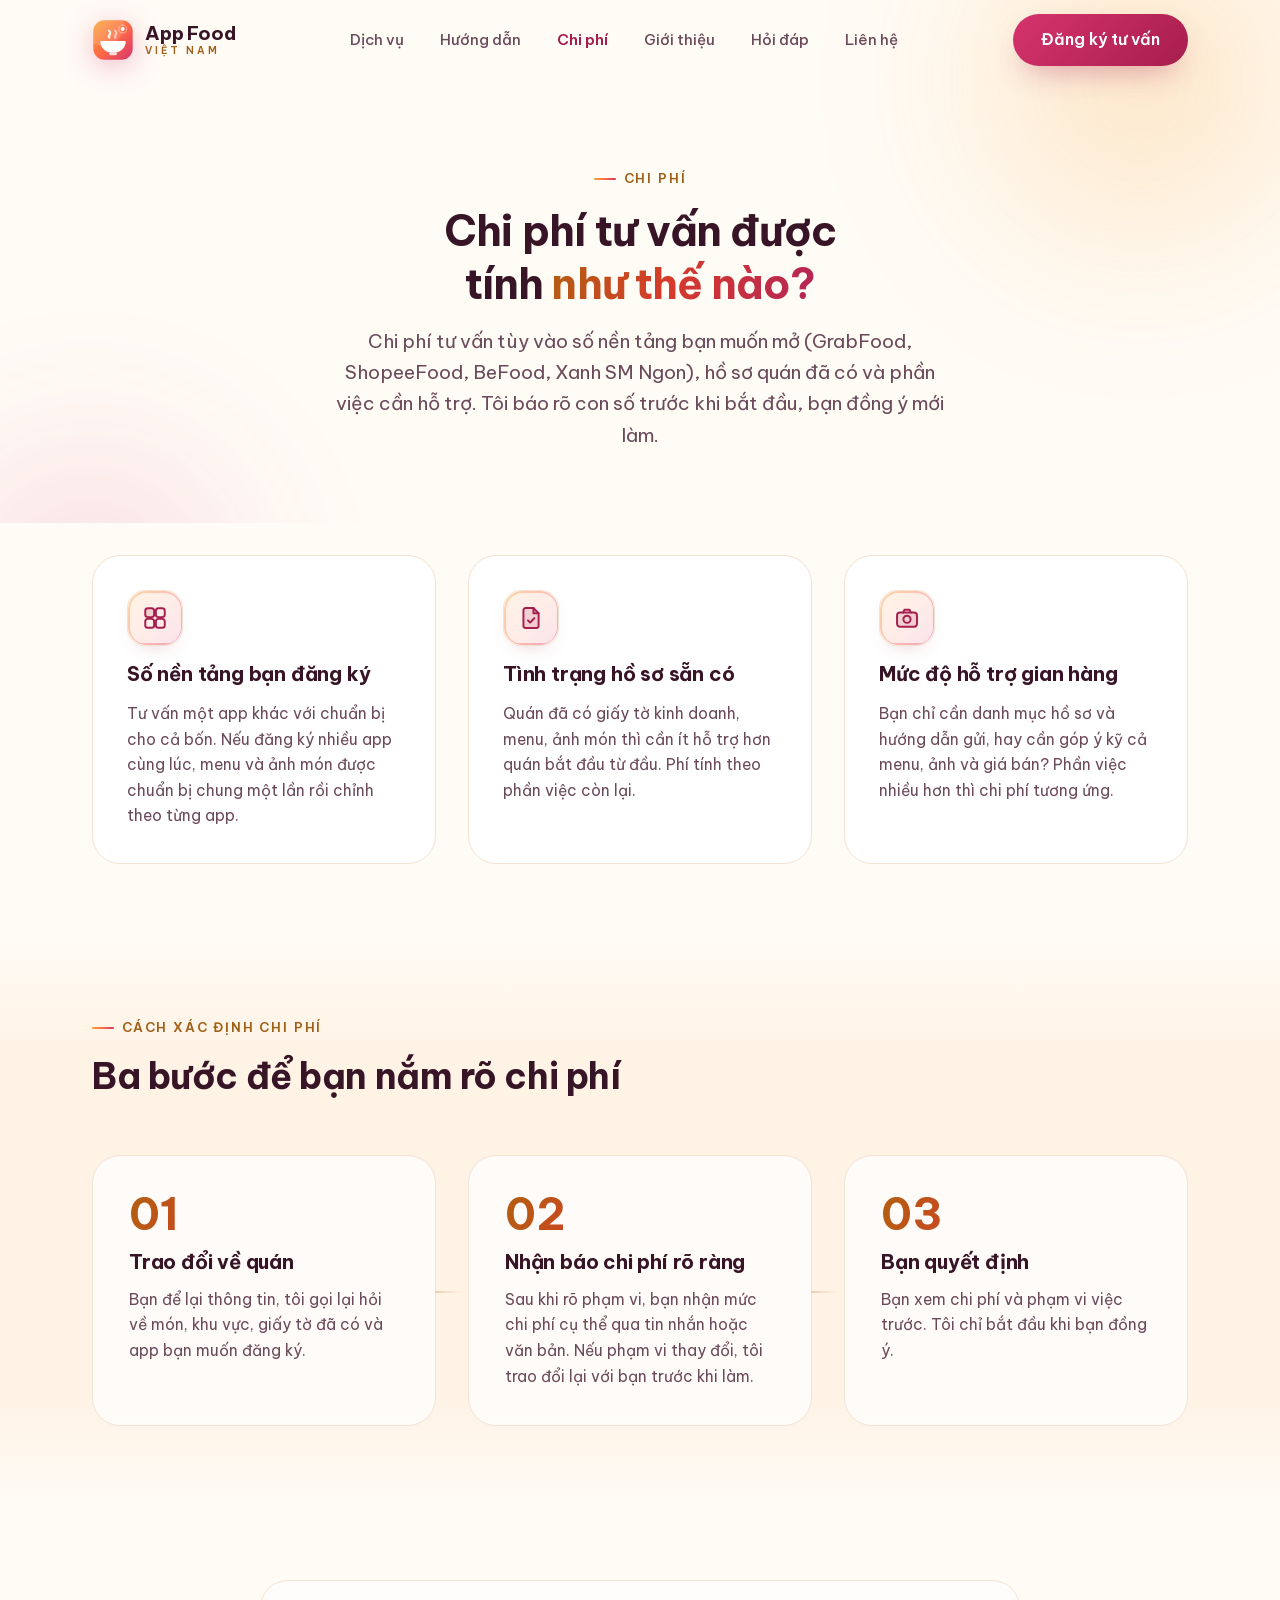
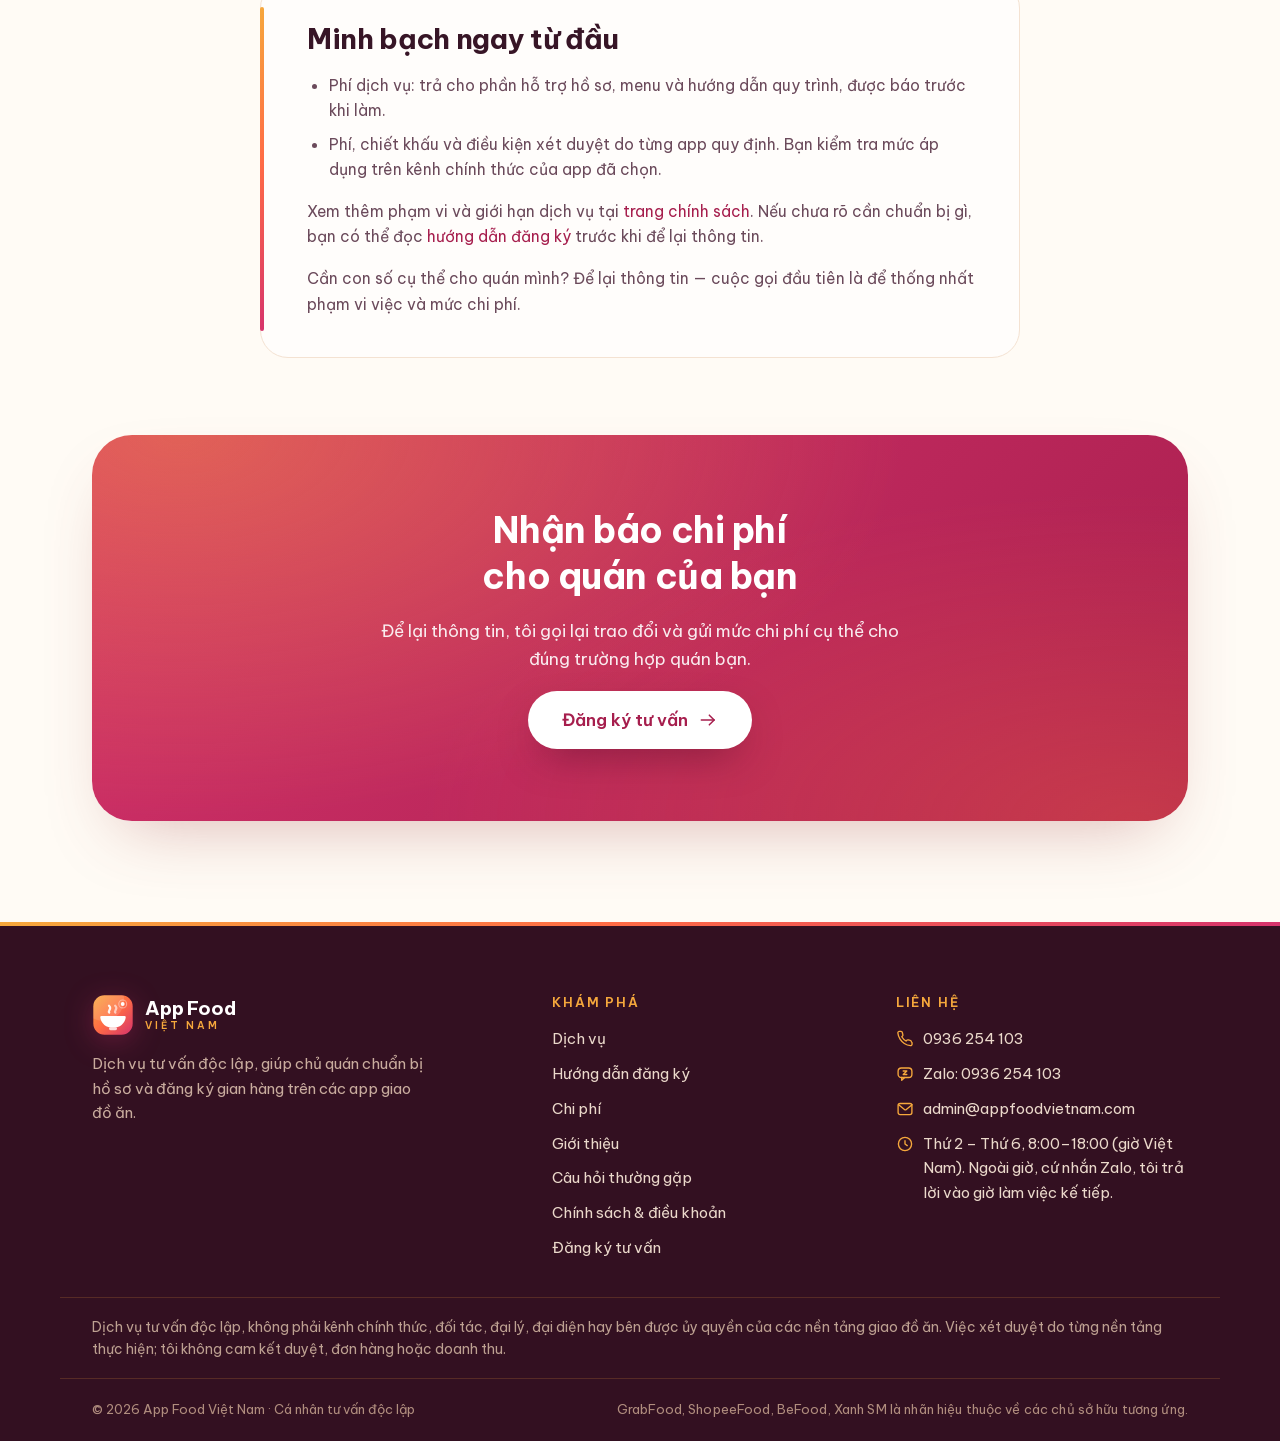
==== commit 918e5bb4: "content: SEO/GEO entity coverage on indexed pages (SEO-01..06) Agreed in Claude + Antigravity cross-" ====
--- a/bao-gia/index.html
+++ b/bao-gia/index.html
@@ -13,12 +13,12 @@
   <meta name="viewport" content="width=device-width, initial-scale=1">
   <script>document.documentElement.classList.add('js');setTimeout(function(){if(!window.__afvReady)document.documentElement.classList.remove('js')},3000)</script>
   <title>Chi phí tư vấn đăng ký quán trên app | App Food Việt Nam</title>
-  <meta name="description" content="Chi phí tư vấn phụ thuộc số app và tình trạng hồ sơ sẵn có. Trao đổi và báo chi phí rõ ràng trước khi làm, bạn quyết định sau khi đã rõ.">
+  <meta name="description" content="Chi phí tư vấn độc lập khi chuẩn bị hồ sơ mở gian hàng trên GrabFood, ShopeeFood, BeFood, Xanh SM Ngon. Báo rõ chi phí trước khi làm, bạn tự quyết định.">
   <meta name="theme-color" content="#FFFBF5">
   <meta property="og:type" content="website">
   <meta property="og:url" content="https://appfoodvietnam.com/bao-gia/">
   <meta property="og:title" content="Chi phí tư vấn đăng ký gian hàng | App Food Việt Nam">
-  <meta property="og:description" content="Chi phí tư vấn tính theo phạm vi hỗ trợ thực tế của từng quán, trao đổi rõ ràng trước khi bắt đầu.">
+  <meta property="og:description" content="Chi phí tư vấn độc lập khi chuẩn bị hồ sơ mở gian hàng trên GrabFood, ShopeeFood, BeFood, Xanh SM Ngon. Báo rõ chi phí trước khi làm, bạn tự quyết định.">
   <meta property="og:image" content="https://appfoodvietnam.com/assets/img/og-cover.jpg">
   <meta property="og:image:width" content="1200">
   <meta property="og:image:height" content="630">
@@ -27,7 +27,7 @@
   <meta property="og:site_name" content="App Food Việt Nam">
   <meta name="twitter:card" content="summary_large_image">
   <meta name="twitter:title" content="Chi phí tư vấn đăng ký gian hàng | App Food Việt Nam">
-  <meta name="twitter:description" content="Chi phí tư vấn tính theo phạm vi hỗ trợ thực tế của từng quán, trao đổi rõ ràng trước khi bắt đầu.">
+  <meta name="twitter:description" content="Chi phí tư vấn độc lập khi chuẩn bị hồ sơ mở gian hàng trên GrabFood, ShopeeFood, BeFood, Xanh SM Ngon. Báo rõ chi phí trước khi làm, bạn tự quyết định.">
   <meta name="twitter:image" content="https://appfoodvietnam.com/assets/img/og-cover.jpg">
   <link rel="icon" type="image/svg+xml" href="/favicon.svg">
   <link rel="canonical" href="https://appfoodvietnam.com/bao-gia/">
@@ -35,7 +35,7 @@
   <link rel="preload" href="/assets/fonts/be-vietnam-pro-400-latin.woff2" as="font" type="font/woff2" crossorigin>
   <link rel="preload" href="/assets/fonts/be-vietnam-pro-700-latin.woff2" as="font" type="font/woff2" crossorigin>
   <link rel="preload" href="/assets/fonts/be-vietnam-pro-700-vietnamese.woff2" as="font" type="font/woff2" crossorigin>
-  <link rel="stylesheet" href="/assets/css/style.css?v=04b">
+  <link rel="stylesheet" href="/assets/css/style.css?v=04c">
   <script type="application/ld+json">
 {
   "@context": "https://schema.org",
@@ -94,7 +94,7 @@
     <div class="container">
       <span class="eyebrow hero-enter">Chi phí</span>
       <h1 class="hero-enter-2">Chi&nbsp;phí tư&nbsp;vấn được tính <span class="grad-text">như thế nào?</span></h1>
-      <p class="lead hero-enter-3">Chi phí tùy vào số app bạn đăng ký, hồ sơ quán đã có và phần việc cần hỗ trợ. Tôi báo rõ con số trước khi bắt đầu, bạn đồng ý mới làm.</p>
+      <p class="lead hero-enter-3">Chi phí tư vấn tùy vào số nền tảng bạn muốn mở (GrabFood, ShopeeFood, BeFood, Xanh&nbsp;SM&nbsp;Ngon), hồ sơ quán đã có và phần việc cần hỗ trợ. Tôi báo rõ con số trước khi bắt đầu, bạn đồng ý mới làm.</p>
     </div>
   </section>
 
@@ -264,6 +264,6 @@
   </nav>
 </div>
 
-<script src="/assets/js/main.js?v=04b" defer></script>
+<script src="/assets/js/main.js?v=04c" defer></script>
 </body>
 </html>
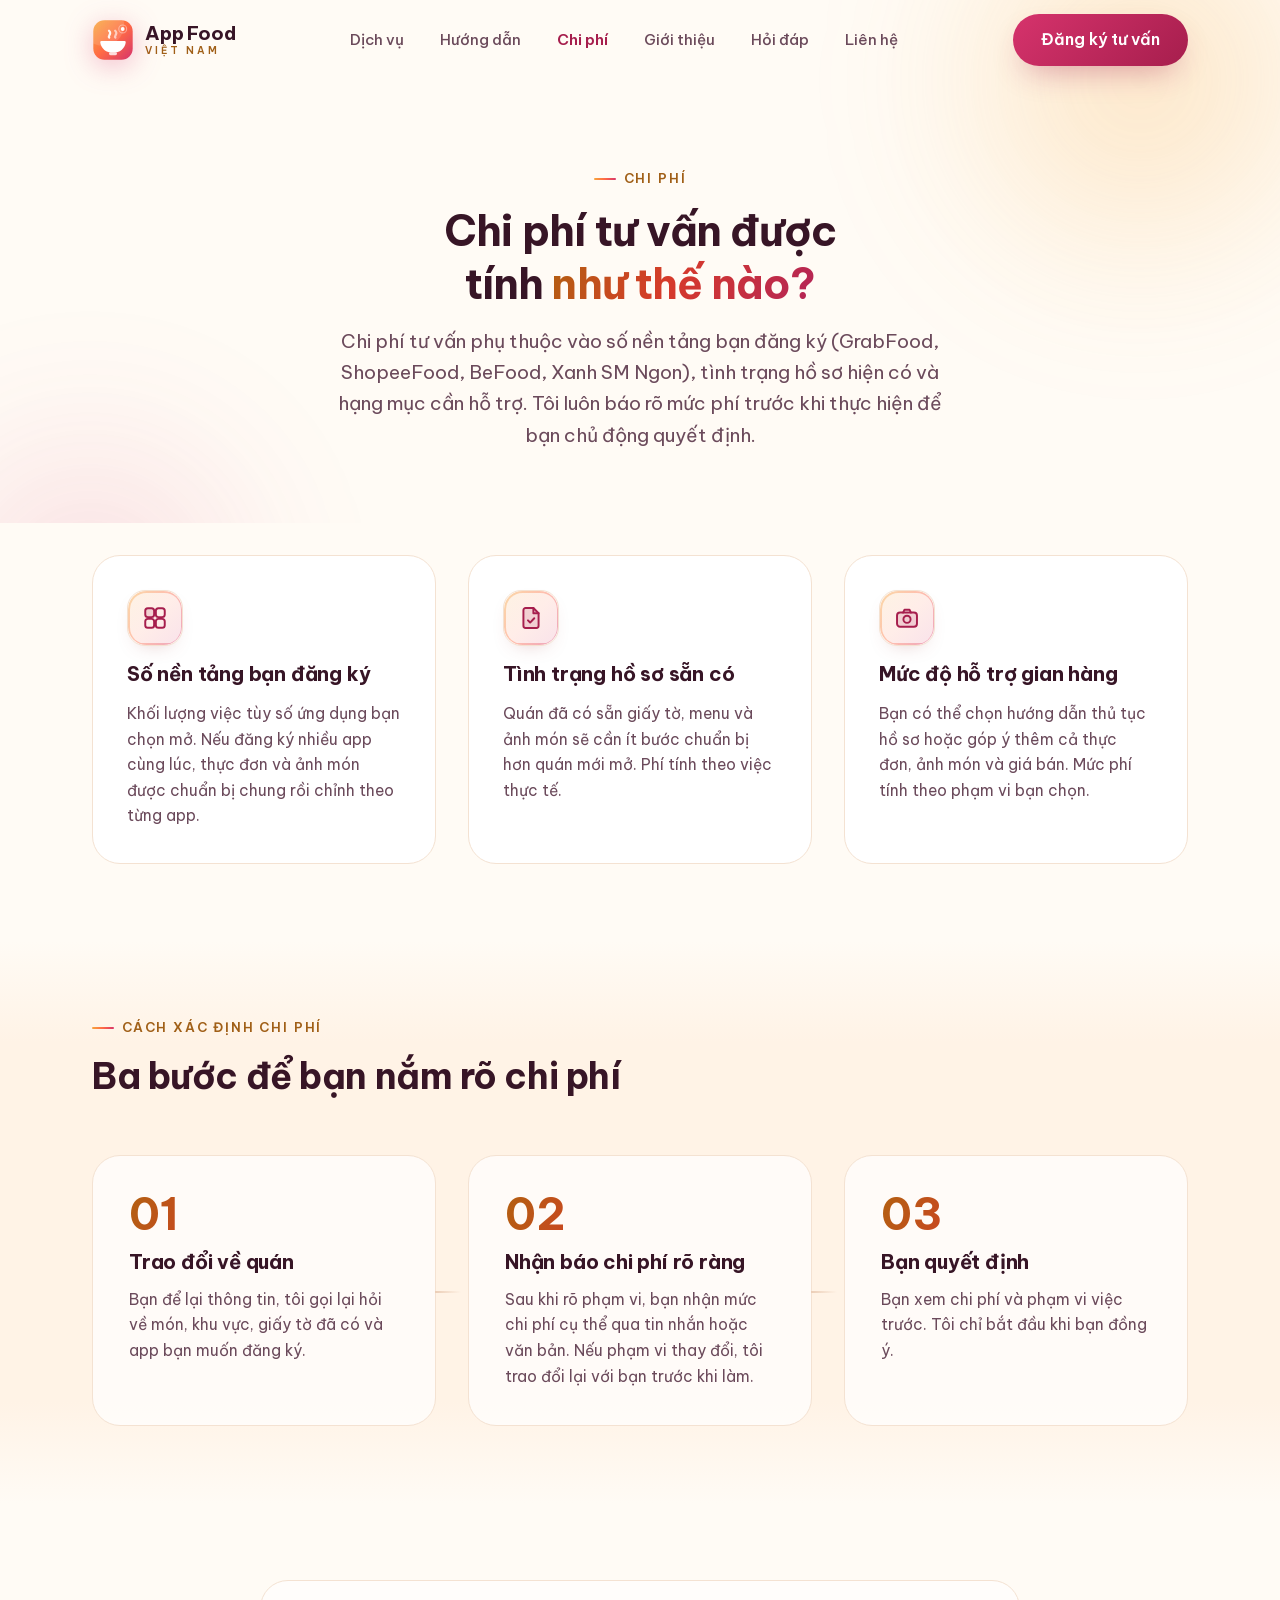
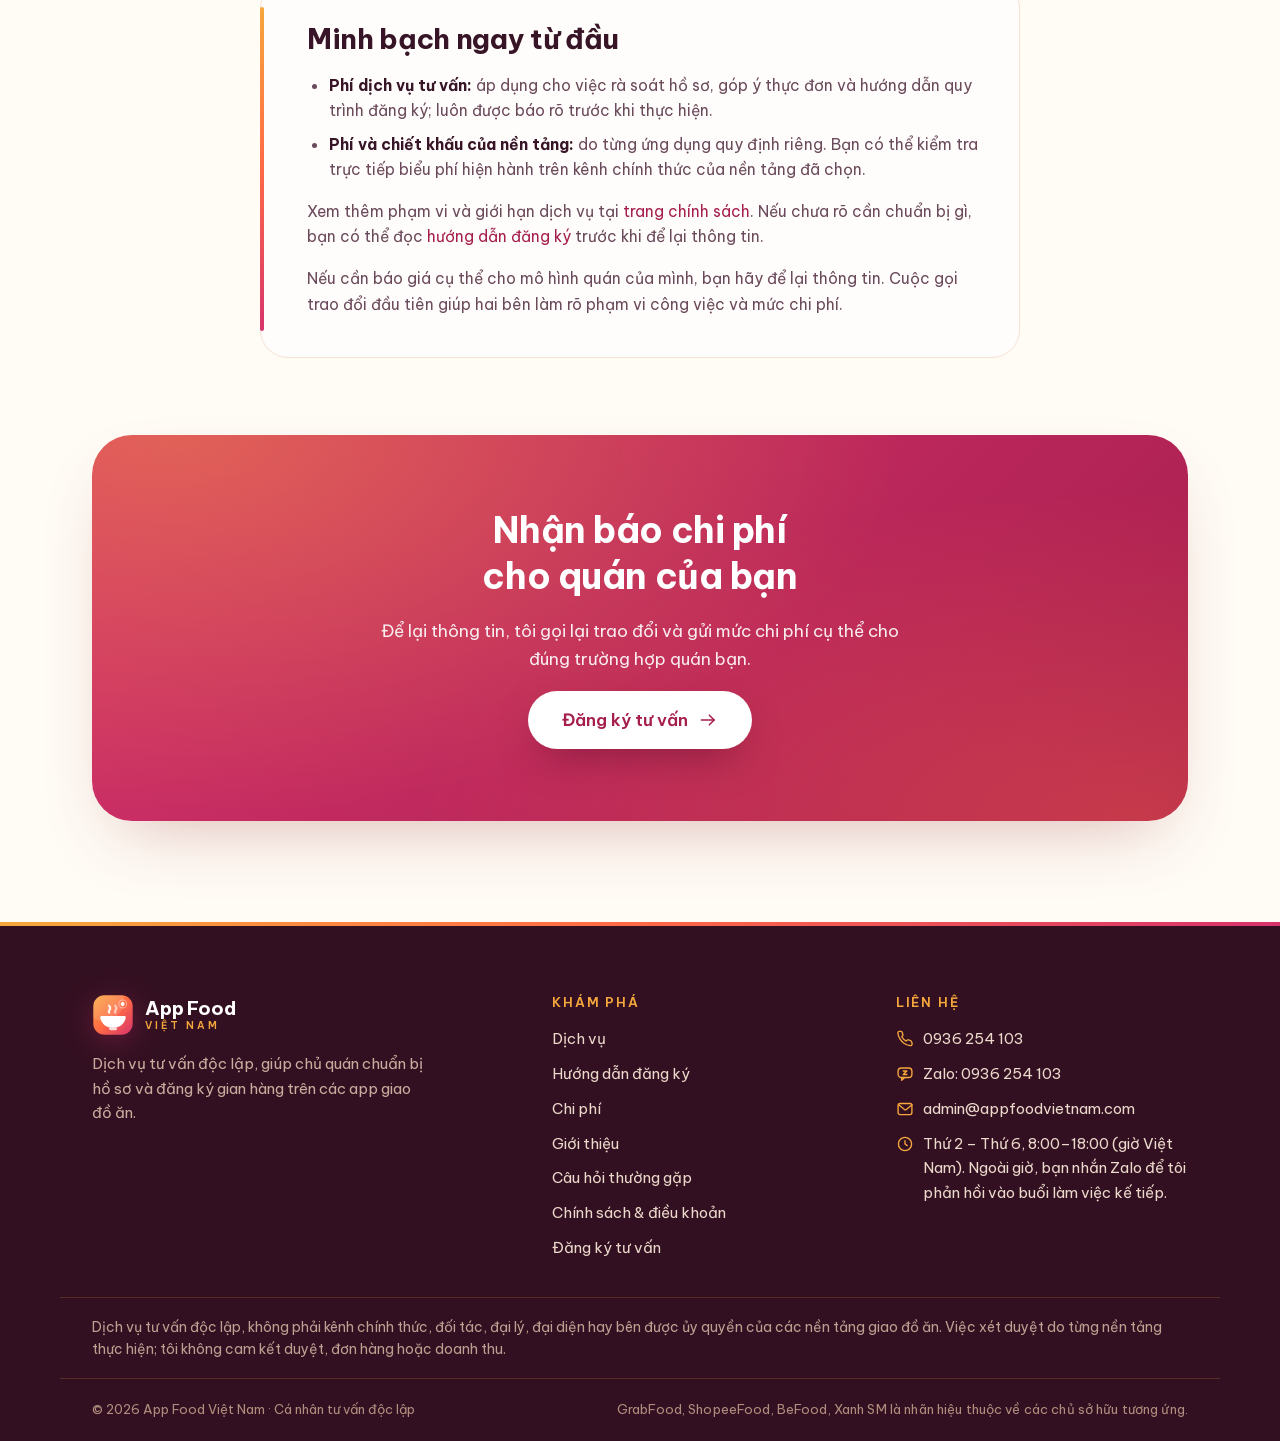
==== commit 4c659f57: "content: site-wide copy pass V2 (TXT-01..24), no em-dash in visible text Agreed in Claude + Antigrav" ====
--- a/bao-gia/index.html
+++ b/bao-gia/index.html
@@ -94,7 +94,7 @@
     <div class="container">
       <span class="eyebrow hero-enter">Chi phí</span>
       <h1 class="hero-enter-2">Chi&nbsp;phí tư&nbsp;vấn được tính <span class="grad-text">như thế nào?</span></h1>
-      <p class="lead hero-enter-3">Chi phí tư vấn tùy vào số nền tảng bạn muốn mở (GrabFood, ShopeeFood, BeFood, Xanh&nbsp;SM&nbsp;Ngon), hồ sơ quán đã có và phần việc cần hỗ trợ. Tôi báo rõ con số trước khi bắt đầu, bạn đồng ý mới làm.</p>
+      <p class="lead hero-enter-3">Chi phí tư vấn phụ thuộc vào số nền tảng bạn đăng ký (GrabFood, ShopeeFood, BeFood, Xanh&nbsp;SM&nbsp;Ngon), tình trạng hồ sơ hiện có và hạng mục cần hỗ trợ. Tôi luôn báo rõ mức phí trước khi thực hiện để bạn chủ động quyết định.</p>
     </div>
   </section>
 
@@ -107,21 +107,21 @@
             <svg viewBox="0 0 24 24" fill="none" stroke="currentColor" stroke-width="1.8" stroke-linecap="round" stroke-linejoin="round" aria-hidden="true"><rect x="3" y="3" width="8.2" height="8.2" rx="2.4" fill="currentColor" opacity=".14" stroke="none"/><rect x="3" y="3" width="8.2" height="8.2" rx="2.4"/><rect x="12.8" y="3" width="8.2" height="8.2" rx="2.4"/><rect x="3" y="12.8" width="8.2" height="8.2" rx="2.4"/><rect x="12.8" y="12.8" width="8.2" height="8.2" rx="2.4"/></svg>
           </span>
           <h3>Số nền&nbsp;tảng bạn đăng&nbsp;ký</h3>
-          <p>Tư vấn một app khác với chuẩn bị cho cả bốn. Nếu đăng ký nhiều app cùng lúc, menu và ảnh món được chuẩn bị chung một lần rồi chỉnh theo từng app.</p>
+          <p>Khối lượng việc tùy số ứng dụng bạn chọn mở. Nếu đăng ký nhiều app cùng lúc, thực đơn và ảnh món được chuẩn bị chung rồi chỉnh theo từng app.</p>
         </article>
         <article class="value-item reveal reveal-d1">
           <span class="icon-tile">
             <svg viewBox="0 0 24 24" fill="none" stroke="currentColor" stroke-width="1.8" stroke-linecap="round" stroke-linejoin="round" aria-hidden="true"><path d="M14.2 2.8H7a2 2 0 0 0-2 2v14.4a2 2 0 0 0 2 2h10a2 2 0 0 0 2-2V7.6z" fill="currentColor" opacity=".14" stroke="none"/><path d="M14.2 2.8H7a2 2 0 0 0-2 2v14.4a2 2 0 0 0 2 2h10a2 2 0 0 0 2-2V7.6z"/><path d="M14.2 2.8v4.8H19"/><path d="M9.2 14.2l2 2 3.8-4"/></svg>
           </span>
           <h3>Tình trạng hồ&nbsp;sơ sẵn có</h3>
-          <p>Quán đã có giấy tờ kinh doanh, menu, ảnh món thì cần ít hỗ trợ hơn quán bắt đầu từ đầu. Phí tính theo phần việc còn lại.</p>
+          <p>Quán đã có sẵn giấy tờ, menu và ảnh món sẽ cần ít bước chuẩn bị hơn quán mới mở. Phí tính theo việc thực tế.</p>
         </article>
         <article class="value-item reveal reveal-d2">
           <span class="icon-tile">
             <svg viewBox="0 0 24 24" fill="none" stroke="currentColor" stroke-width="1.8" stroke-linecap="round" stroke-linejoin="round" aria-hidden="true"><rect x="2.8" y="7" width="18.4" height="13" rx="2.8" fill="currentColor" opacity=".14" stroke="none"/><rect x="2.8" y="7" width="18.4" height="13" rx="2.8"/><path d="M8.4 7l1.3-2.6h4.6L15.6 7"/><circle cx="12" cy="13.2" r="3.3"/></svg>
           </span>
           <h3>Mức độ hỗ trợ gian&nbsp;hàng</h3>
-          <p>Bạn chỉ cần danh mục hồ sơ và hướng dẫn gửi, hay cần góp ý kỹ cả menu, ảnh và giá bán? Phần việc nhiều hơn thì chi phí tương ứng.</p>
+          <p>Bạn có thể chọn hướng dẫn thủ tục hồ sơ hoặc góp ý thêm cả thực đơn, ảnh món và giá bán. Mức phí tính theo phạm vi bạn chọn.</p>
         </article>
       </div>
     </div>
@@ -160,11 +160,11 @@
       <div class="prose reveal">
         <h2>Minh bạch ngay từ đầu</h2>
         <ul>
-          <li>Phí dịch vụ: trả cho phần hỗ trợ hồ sơ, menu và hướng dẫn quy trình, được báo trước khi làm.</li>
-          <li>Phí, chiết khấu và điều kiện xét duyệt do từng app quy định. Bạn kiểm tra mức áp dụng trên kênh chính thức của app đã chọn.</li>
+          <li><strong>Phí dịch vụ tư vấn:</strong> áp dụng cho việc rà soát hồ sơ, góp ý thực đơn và hướng dẫn quy trình đăng ký; luôn được báo rõ trước khi thực hiện.</li>
+          <li><strong>Phí và chiết khấu của nền tảng:</strong> do từng ứng dụng quy định riêng. Bạn có thể kiểm tra trực tiếp biểu phí hiện hành trên kênh chính thức của nền tảng đã chọn.</li>
         </ul>
         <p>Xem thêm phạm vi và giới hạn dịch vụ tại <a href="/chinh-sach/">trang chính sách</a>. Nếu chưa rõ cần chuẩn bị gì, bạn có thể đọc <a href="/huong-dan-dang-ky/">hướng dẫn đăng ký</a> trước khi để lại thông tin.</p>
-        <p>Cần con số cụ thể cho quán mình? Để lại thông tin — cuộc gọi đầu tiên là để thống nhất phạm vi việc và mức chi phí.</p>
+        <p>Nếu cần báo giá cụ thể cho mô hình quán của mình, bạn hãy để lại thông tin. Cuộc gọi trao đổi đầu tiên giúp hai bên làm rõ phạm vi công việc và mức chi phí.</p>
       </div>
     </div>
   </section>
@@ -233,7 +233,7 @@
         </li>
         <li>
           <svg viewBox="0 0 24 24" fill="none" stroke="currentColor" stroke-width="1.8" stroke-linecap="round" stroke-linejoin="round" aria-hidden="true"><circle cx="12" cy="12" r="8.8"/><path d="M12 7.6V12l3 2.2"/></svg>
-          <span>Thứ 2 – Thứ 6, 8:00–18:00 (giờ Việt Nam). Ngoài giờ, cứ nhắn Zalo, tôi trả lời vào giờ làm việc kế tiếp.</span>
+          <span>Thứ 2 – Thứ 6, 8:00–18:00 (giờ Việt Nam). Ngoài giờ, bạn nhắn Zalo để tôi phản hồi vào buổi làm việc kế tiếp.</span>
         </li>
       </ul>
     </div>
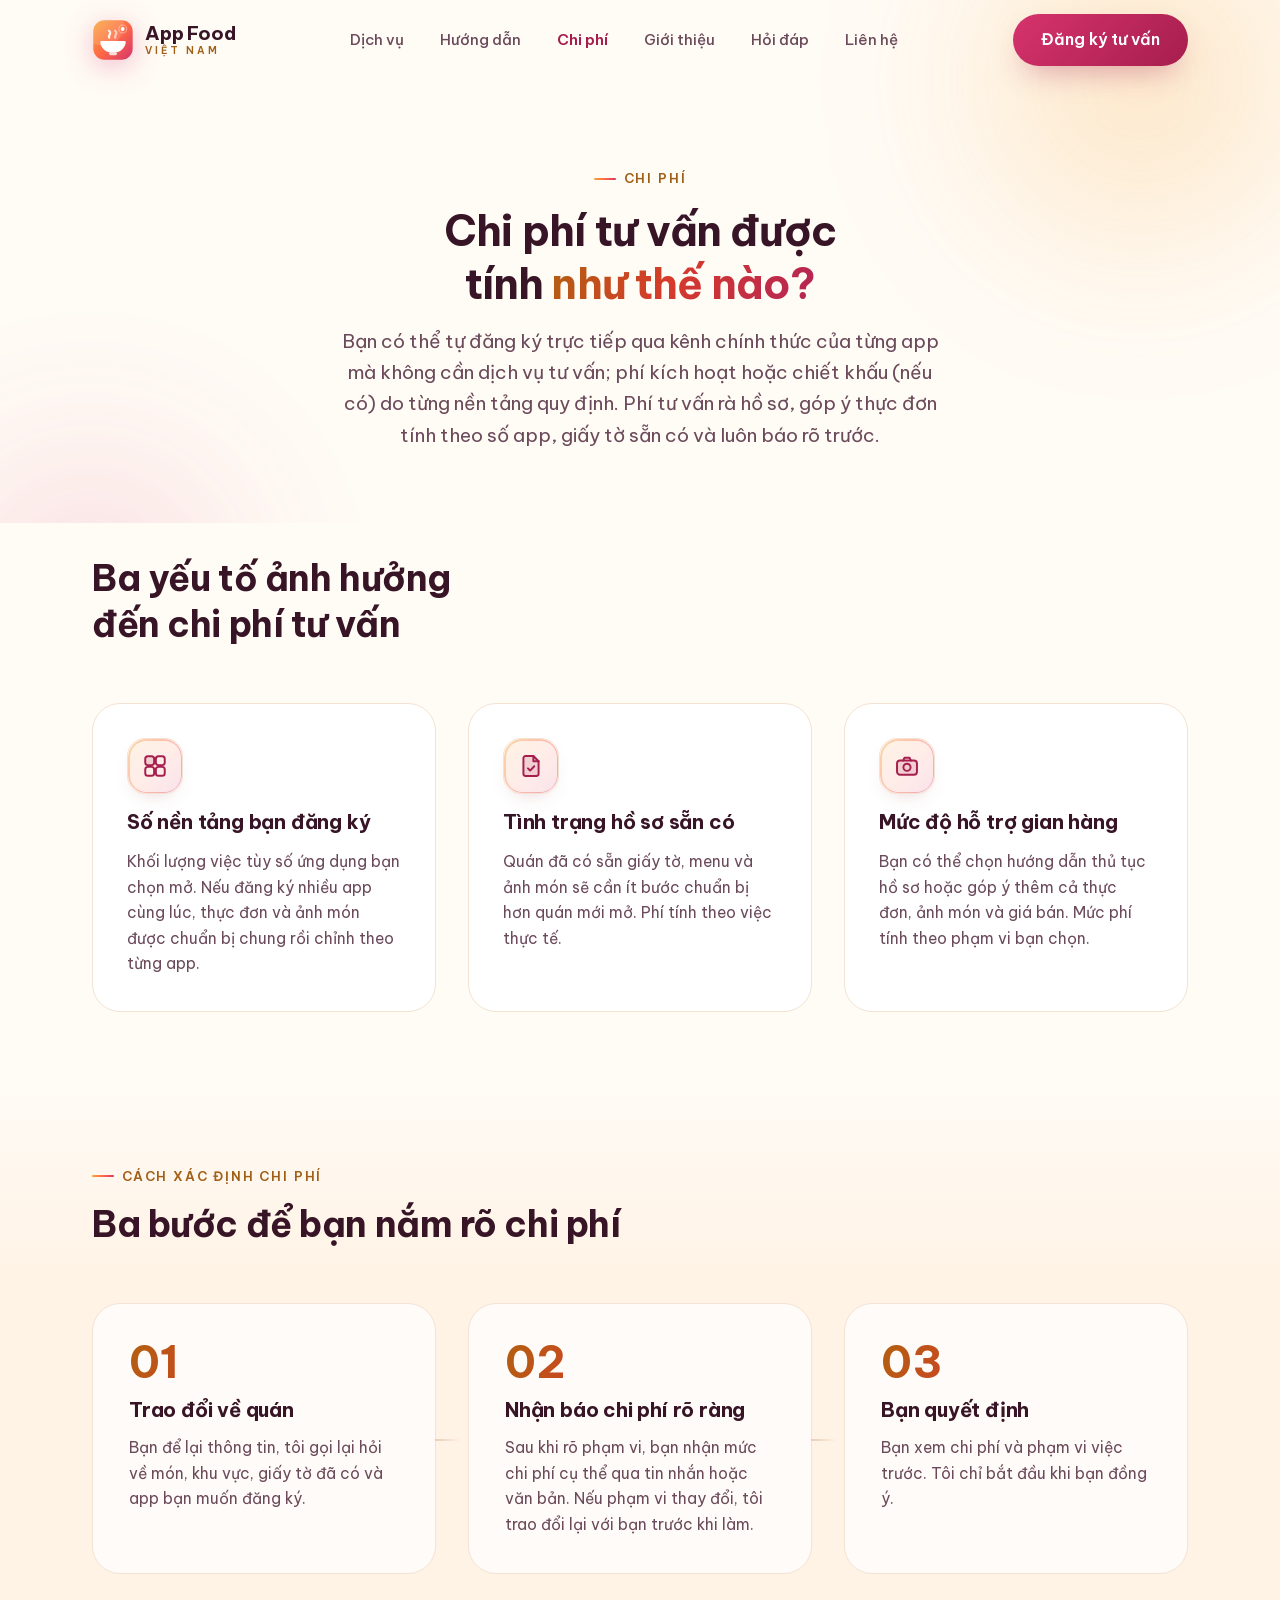
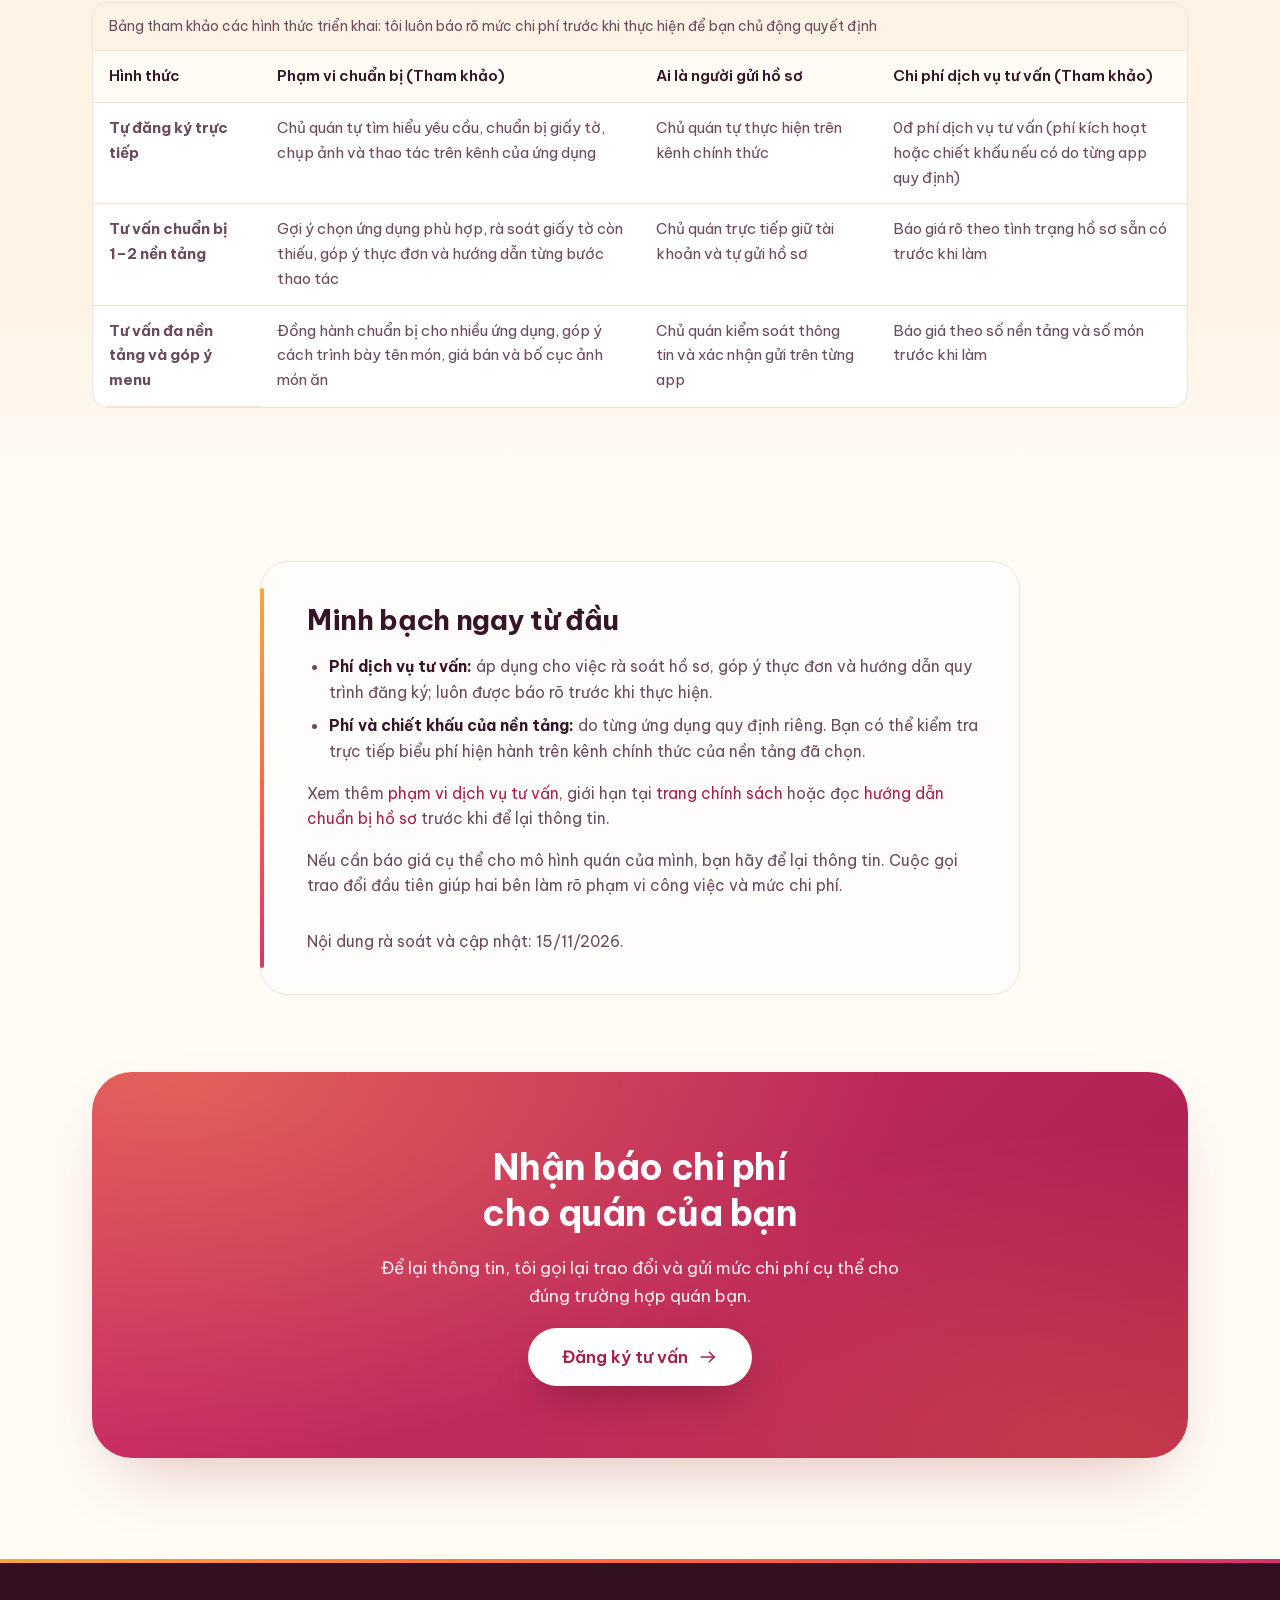
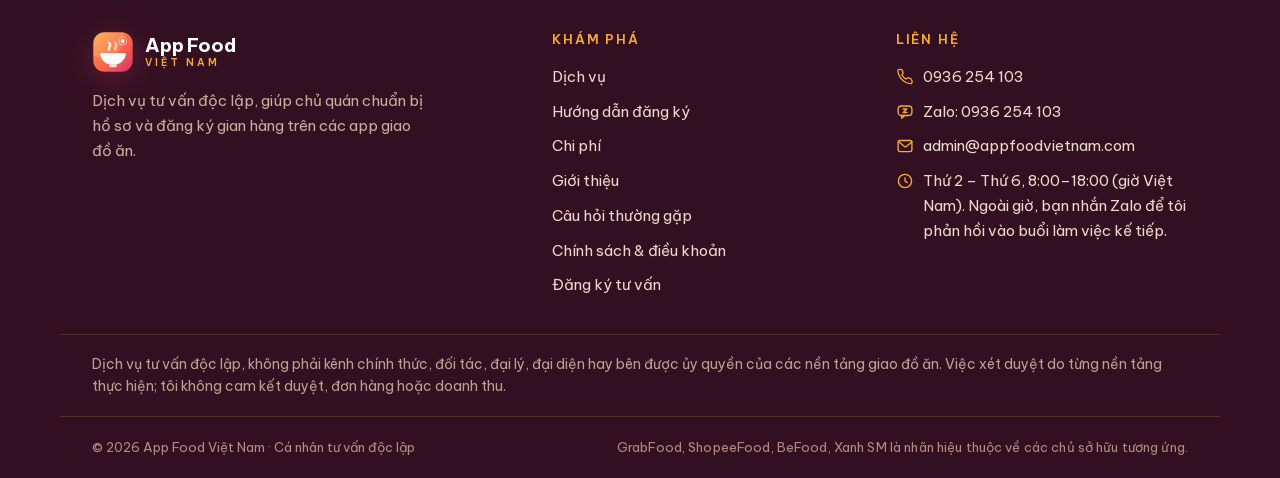
==== commit 09ea6fe3: "seo: M1-M11 SEO/AEO/GEO pass on 8 public pages (seo.css v=04e, llms.txt) Agreed in Claude + Antigrav" ====
--- a/bao-gia/index.html
+++ b/bao-gia/index.html
@@ -12,7 +12,7 @@
   <meta name="google-site-verification" content="fqpDVTH3SYLtBj9AutIHvdOHtQyylVKKp6pQyJX3B4w">
   <meta name="viewport" content="width=device-width, initial-scale=1">
   <script>document.documentElement.classList.add('js');setTimeout(function(){if(!window.__afvReady)document.documentElement.classList.remove('js')},3000)</script>
-  <title>Chi phí tư vấn đăng ký quán trên app | App Food Việt Nam</title>
+  <title>Chi phí tư vấn đăng ký gian hàng | App Food Việt Nam</title>
   <meta name="description" content="Chi phí tư vấn độc lập khi chuẩn bị hồ sơ mở gian hàng trên GrabFood, ShopeeFood, BeFood, Xanh SM Ngon. Báo rõ chi phí trước khi làm, bạn tự quyết định.">
   <meta name="theme-color" content="#FFFBF5">
   <meta property="og:type" content="website">
@@ -22,7 +22,7 @@
   <meta property="og:image" content="https://appfoodvietnam.com/assets/img/og-cover.jpg">
   <meta property="og:image:width" content="1200">
   <meta property="og:image:height" content="630">
-  <meta property="og:image:alt" content="App Food Việt Nam — hỗ trợ chủ quán đăng ký gian hàng trên app giao đồ ăn">
+  <meta property="og:image:alt" content="App Food Việt Nam: hỗ trợ chủ quán chuẩn bị hồ sơ mở gian hàng trên app giao đồ ăn">
   <meta property="og:locale" content="vi_VN">
   <meta property="og:site_name" content="App Food Việt Nam">
   <meta name="twitter:card" content="summary_large_image">
@@ -35,7 +35,8 @@
   <link rel="preload" href="/assets/fonts/be-vietnam-pro-400-latin.woff2" as="font" type="font/woff2" crossorigin>
   <link rel="preload" href="/assets/fonts/be-vietnam-pro-700-latin.woff2" as="font" type="font/woff2" crossorigin>
   <link rel="preload" href="/assets/fonts/be-vietnam-pro-700-vietnamese.woff2" as="font" type="font/woff2" crossorigin>
-  <link rel="stylesheet" href="/assets/css/style.css?v=04c">
+  <link rel="stylesheet" href="/assets/css/style.css?v=04d">
+  <link rel="stylesheet" href="/assets/css/seo.css?v=04e">
   <script type="application/ld+json">
 {
   "@context": "https://schema.org",
@@ -56,6 +57,24 @@
   ]
 }
   </script>
+  <script type="application/ld+json">
+  {
+    "@context": "https://schema.org",
+    "@type": "WebPage",
+    "@id": "https://appfoodvietnam.com/bao-gia/#webpage",
+    "url": "https://appfoodvietnam.com/bao-gia/",
+    "name": "Chi phí tư vấn đăng ký gian hàng | App Food Việt Nam",
+    "description": "Chi phí tư vấn độc lập khi chuẩn bị hồ sơ mở gian hàng trên GrabFood, ShopeeFood, BeFood, Xanh SM Ngon. Báo rõ chi phí trước khi làm, bạn tự quyết định.",
+    "inLanguage": "vi",
+    "isPartOf": {
+      "@id": "https://appfoodvietnam.com/#website"
+    },
+    "about": {
+      "@id": "https://appfoodvietnam.com/#org"
+    },
+    "dateModified": "2026-11-15"
+  }
+  </script>
 </head>
 <body>
 <!-- Google Tag Manager (noscript) -->
@@ -65,7 +84,7 @@
 
 <header class="site-header">
   <div class="container header-inner">
-    <a class="logo" href="/" aria-label="App Food Việt Nam — về trang chủ">
+    <a class="logo" href="/" aria-label="App Food Việt Nam: về trang chủ">
       <svg class="logo-mark" viewBox="0 0 64 64" aria-hidden="true"><defs><linearGradient id="gvh" x1="0" y1="0" x2="1" y2="1"><stop offset="0" stop-color="#F6A83C"/><stop offset=".5" stop-color="#FF6B45"/><stop offset="1" stop-color="#D6336C"/></linearGradient><clipPath id="gvhc"><rect x="2" y="2" width="60" height="60" rx="17"/></clipPath></defs><rect x="2" y="2" width="60" height="60" rx="17" fill="url(#gvh)"/><g clip-path="url(#gvhc)"><circle cx="17" cy="9" r="32" fill="#fff" opacity=".13"/></g><path d="M26.2 28.4c-1.9-2.3 1.5-4.1 1.5-6.9 0-1.9-1.1-3-1.8-3.7" stroke="#fff" stroke-width="3.4" stroke-linecap="round" fill="none" opacity=".92"/><path d="M35.6 28.4c-1.9-2.3 1.5-4.1 1.5-6.9 0-1.9-1.1-3-1.8-3.7" stroke="#fff" stroke-width="3.4" stroke-linecap="round" fill="none" opacity=".6"/><circle cx="46.8" cy="15.2" r="2.9" fill="#fff"/><circle cx="46.8" cy="15.2" r="6" stroke="#fff" stroke-width="1.7" fill="none" opacity=".4"/><path d="M14.6 33.5h34.8a2 2 0 0 1 2 2.2c-1 8.9-9.2 15.8-19.4 15.8s-18.4-6.9-19.4-15.8a2 2 0 0 1 2-2.2z" fill="#fff"/><path d="M26 51.4h12v1a2.8 2.8 0 0 1-2.8 2.8h-6.4A2.8 2.8 0 0 1 26 52.4z" fill="#fff" opacity=".8"/></svg>
       <span class="logo-text">App Food<small>Việt Nam</small></span>
     </a>
@@ -94,13 +113,14 @@
     <div class="container">
       <span class="eyebrow hero-enter">Chi phí</span>
       <h1 class="hero-enter-2">Chi&nbsp;phí tư&nbsp;vấn được tính <span class="grad-text">như thế nào?</span></h1>
-      <p class="lead hero-enter-3">Chi phí tư vấn phụ thuộc vào số nền tảng bạn đăng ký (GrabFood, ShopeeFood, BeFood, Xanh&nbsp;SM&nbsp;Ngon), tình trạng hồ sơ hiện có và hạng mục cần hỗ trợ. Tôi luôn báo rõ mức phí trước khi thực hiện để bạn chủ động quyết định.</p>
+      <p class="lead hero-enter-3">Bạn có thể tự đăng ký trực tiếp qua kênh chính thức của từng app mà không cần dịch vụ tư vấn; phí kích hoạt hoặc chiết khấu (nếu có) do từng nền tảng quy định. Phí tư vấn rà hồ sơ, góp ý thực đơn tính theo số app, giấy tờ sẵn có và luôn báo rõ trước.</p>
     </div>
   </section>
 
   <!-- ============ 3 YẾU TỐ ============ -->
   <section class="section">
     <div class="container">
+      <div class="section-head reveal"><h2>Ba yếu&nbsp;tố ảnh&nbsp;hưởng đến chi&nbsp;phí tư&nbsp;vấn</h2></div>
       <div class="value-grid">
         <article class="value-item reveal">
           <span class="icon-tile">
@@ -151,6 +171,39 @@
           <p>Bạn xem chi phí và phạm vi việc trước. Tôi chỉ bắt đầu khi bạn đồng ý.</p>
         </article>
       </div>
+        <div class="table-wrap reveal" style="margin-top: 28px;">
+          <table class="compare-table">
+            <caption>Bảng tham khảo các hình thức triển khai: tôi luôn báo rõ mức chi phí trước khi thực hiện để bạn chủ động quyết định</caption>
+            <thead>
+              <tr>
+                <th scope="col">Hình thức</th>
+                <th scope="col">Phạm vi chuẩn bị (Tham khảo)</th>
+                <th scope="col">Ai là người gửi hồ sơ</th>
+                <th scope="col">Chi phí dịch vụ tư vấn (Tham khảo)</th>
+              </tr>
+            </thead>
+            <tbody>
+              <tr>
+                <th scope="row">Tự đăng ký trực tiếp</th>
+                <td>Chủ quán tự tìm hiểu yêu cầu, chuẩn bị giấy tờ, chụp ảnh và thao tác trên kênh của ứng dụng</td>
+                <td>Chủ quán tự thực hiện trên kênh chính thức</td>
+                <td>0đ phí dịch vụ tư vấn (phí kích hoạt hoặc chiết khấu nếu có do từng app quy định)</td>
+              </tr>
+              <tr>
+                <th scope="row">Tư vấn chuẩn bị 1–2 nền tảng</th>
+                <td>Gợi ý chọn ứng dụng phù hợp, rà soát giấy tờ còn thiếu, góp ý thực đơn và hướng dẫn từng bước thao tác</td>
+                <td>Chủ quán trực tiếp giữ tài khoản và tự gửi hồ sơ</td>
+                <td>Báo giá rõ theo tình trạng hồ sơ sẵn có trước khi làm</td>
+              </tr>
+              <tr>
+                <th scope="row">Tư vấn đa nền tảng và góp ý menu</th>
+                <td>Đồng hành chuẩn bị cho nhiều ứng dụng, góp ý cách trình bày tên món, giá bán và bố cục ảnh món ăn</td>
+                <td>Chủ quán kiểm soát thông tin và xác nhận gửi trên từng app</td>
+                <td>Báo giá theo số nền tảng và số món trước khi làm</td>
+              </tr>
+            </tbody>
+          </table>
+        </div>
     </div>
   </section>
 
@@ -163,8 +216,9 @@
           <li><strong>Phí dịch vụ tư vấn:</strong> áp dụng cho việc rà soát hồ sơ, góp ý thực đơn và hướng dẫn quy trình đăng ký; luôn được báo rõ trước khi thực hiện.</li>
           <li><strong>Phí và chiết khấu của nền tảng:</strong> do từng ứng dụng quy định riêng. Bạn có thể kiểm tra trực tiếp biểu phí hiện hành trên kênh chính thức của nền tảng đã chọn.</li>
         </ul>
-        <p>Xem thêm phạm vi và giới hạn dịch vụ tại <a href="/chinh-sach/">trang chính sách</a>. Nếu chưa rõ cần chuẩn bị gì, bạn có thể đọc <a href="/huong-dan-dang-ky/">hướng dẫn đăng ký</a> trước khi để lại thông tin.</p>
+        <p>Xem thêm <a href="/dich-vu/">phạm vi dịch vụ tư vấn</a>, giới hạn tại <a href="/chinh-sach/">trang chính sách</a> hoặc đọc <a href="/huong-dan-dang-ky/">hướng dẫn chuẩn bị hồ sơ</a> trước khi để lại thông tin.</p>
         <p>Nếu cần báo giá cụ thể cho mô hình quán của mình, bạn hãy để lại thông tin. Cuộc gọi trao đổi đầu tiên giúp hai bên làm rõ phạm vi công việc và mức chi phí.</p>
+        <p class="guide-note">Nội dung rà soát và cập nhật: <time datetime="2026-11-15">15/11/2026</time>.</p>
       </div>
     </div>
   </section>
@@ -264,6 +318,6 @@
   </nav>
 </div>
 
-<script src="/assets/js/main.js?v=04c" defer></script>
+<script src="/assets/js/main.js?v=04d" defer></script>
 </body>
 </html>
--- a/assets/css/seo.css
+++ b/assets/css/seo.css
@@ -0,0 +1,122 @@
+/* Tách riêng cho 8 trang SEO: không nhúng ở /dang-ky/ và /cam-on/ */
+.js .reveal {
+  opacity: 1;
+  transform: translateY(14px);
+  transition: transform var(--t-cham) var(--ease);
+}
+.js .reveal.is-visible {
+  transform: none;
+}
+@media (prefers-reduced-motion: reduce) {
+  .js .reveal {
+    opacity: 1;
+    transform: none;
+    transition: none;
+  }
+}
+
+/* M5: giữ nguyên visual khi chuyển ul/div/summary sang ol/h3 */
+.split-copy ol {
+  list-style: none;
+  padding: 0;
+  margin: 0;
+  display: grid;
+  gap: 12px;
+}
+.guide-timeline {
+  list-style: none;
+  padding: 0;
+  margin: 0;
+}
+.faq-item summary h3 {
+  margin: 0;
+  font: inherit;
+  color: inherit;
+  letter-spacing: inherit;
+  line-height: inherit;
+  flex: 1;
+}
+.faq-group-title {
+  margin: clamp(28px, 4vw, 40px) 0 14px;
+  font-size: clamp(1.125rem, 2.2vw, 1.375rem);
+  color: var(--muc);
+}
+.faq-group-title:first-child {
+  margin-top: 0;
+}
+
+/* M4: bảng AEO an toàn tràn ngang trên mobile 320/360/390px */
+.table-wrap {
+  display: block;
+  width: 100%;
+  max-width: 100%;
+  overflow-x: auto;
+  -webkit-overflow-scrolling: touch;
+  border: 1px solid var(--vien);
+  border-radius: var(--bo-goc);
+  background: var(--the);
+}
+.compare-table {
+  width: 100%;
+  border-collapse: collapse;
+  min-width: 560px;
+  font-size: .9375rem;
+  text-align: left;
+}
+.compare-table caption {
+  padding: 12px 16px;
+  font-size: .875rem;
+  color: var(--muc-2);
+  text-align: left;
+  border-bottom: 1px solid var(--vien);
+  background: var(--nen-2);
+}
+.compare-table th,
+.compare-table td {
+  padding: 13px 16px;
+  border-bottom: 1px solid var(--vien);
+  vertical-align: top;
+  color: var(--muc-2);
+}
+.compare-table thead th {
+  color: var(--muc);
+  font-weight: 600;
+  background: var(--nen);
+}
+.compare-table tbody tr:last-child td {
+  border-bottom: 0;
+}
+
+/* M7: khối nguồn chữ CRO-safe dưới CTA */
+.guide-sources {
+  margin-top: 24px;
+  padding: 18px 20px;
+  border: 1px solid var(--vien);
+  border-radius: var(--bo-goc);
+  background: var(--nen);
+  font-size: .9063rem;
+  color: var(--muc-2);
+}
+.guide-sources h3 {
+  margin: 0 0 8px;
+  font-size: 1rem;
+  color: var(--muc);
+}
+.guide-sources ul {
+  margin: 8px 0 10px;
+  padding-left: 18px;
+  display: grid;
+  gap: 6px;
+}
+.guide-sources cite {
+  font-style: normal;
+  font-weight: 600;
+  color: var(--muc);
+}
+
+/* M8: dòng ngày rà soát dùng chung */
+.guide-note {
+  color: var(--muc-3);
+  font-size: .875rem;
+  margin-top: 14px;
+}
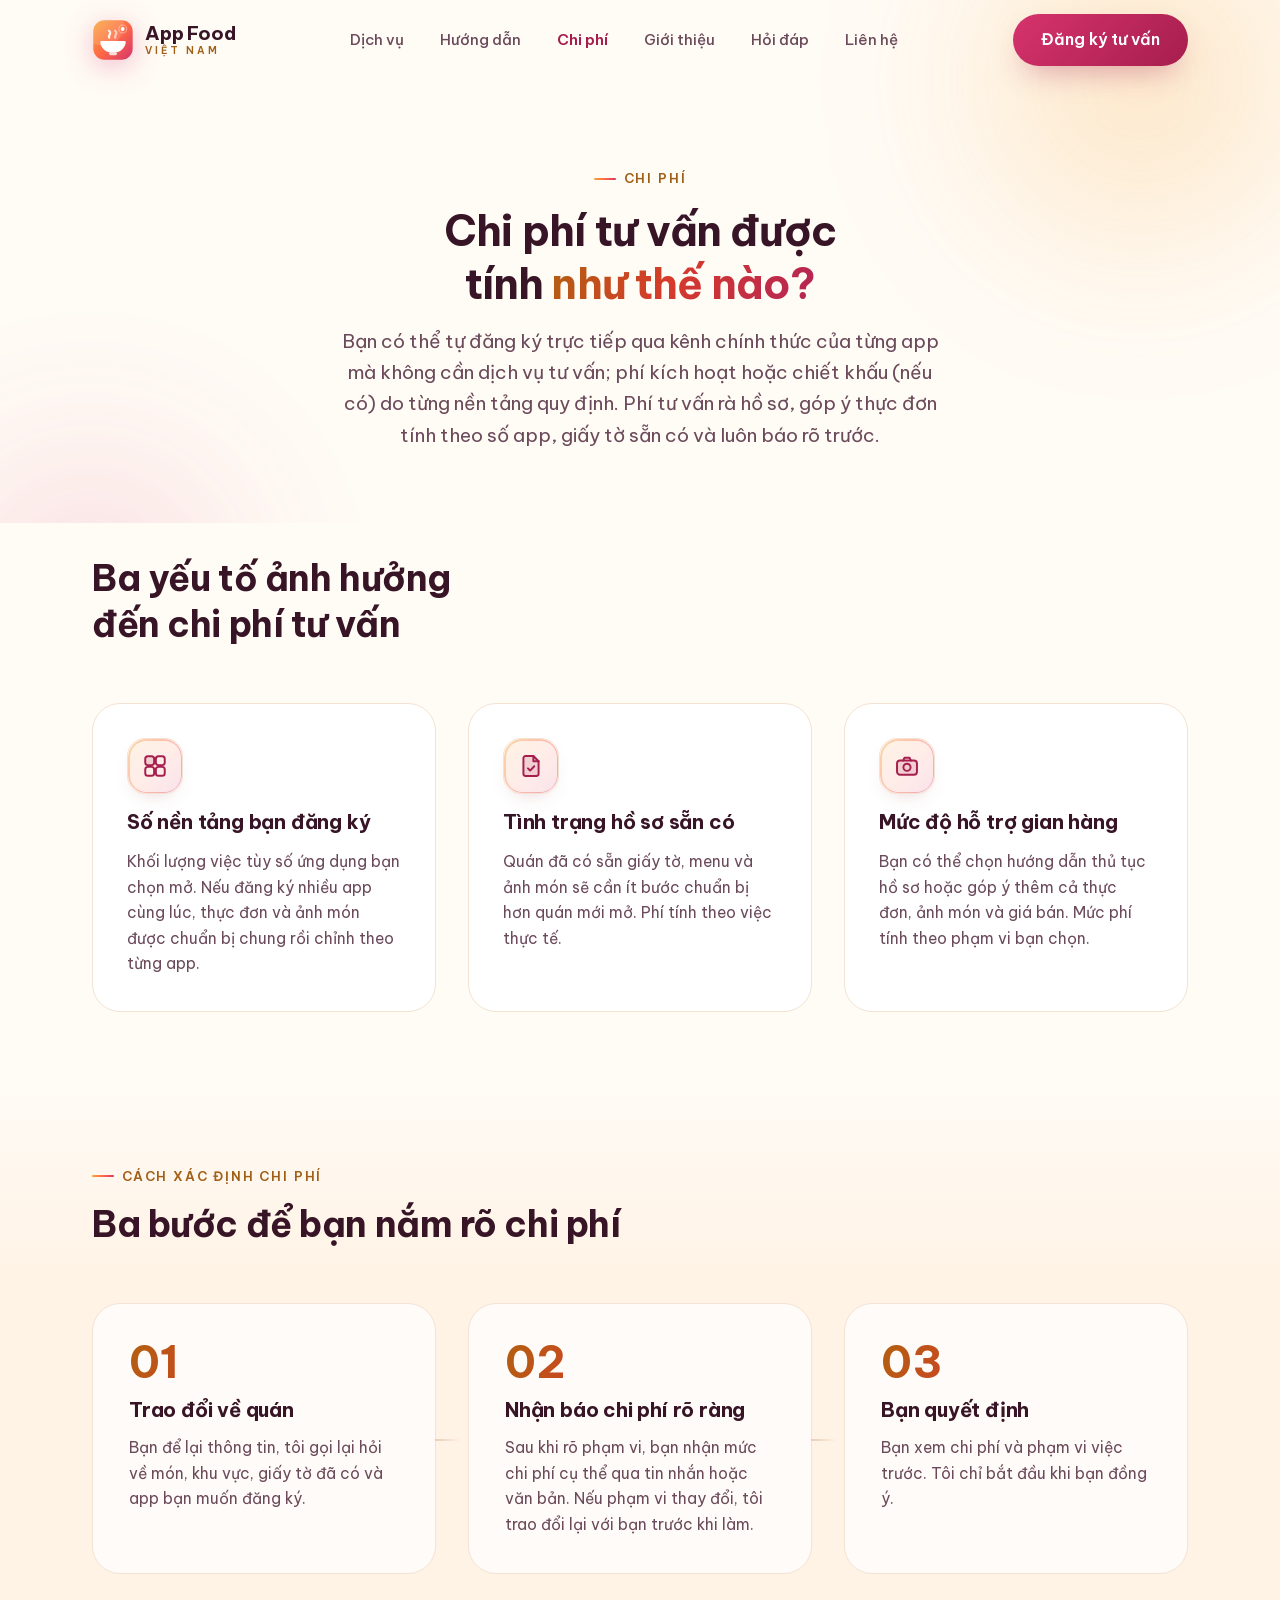
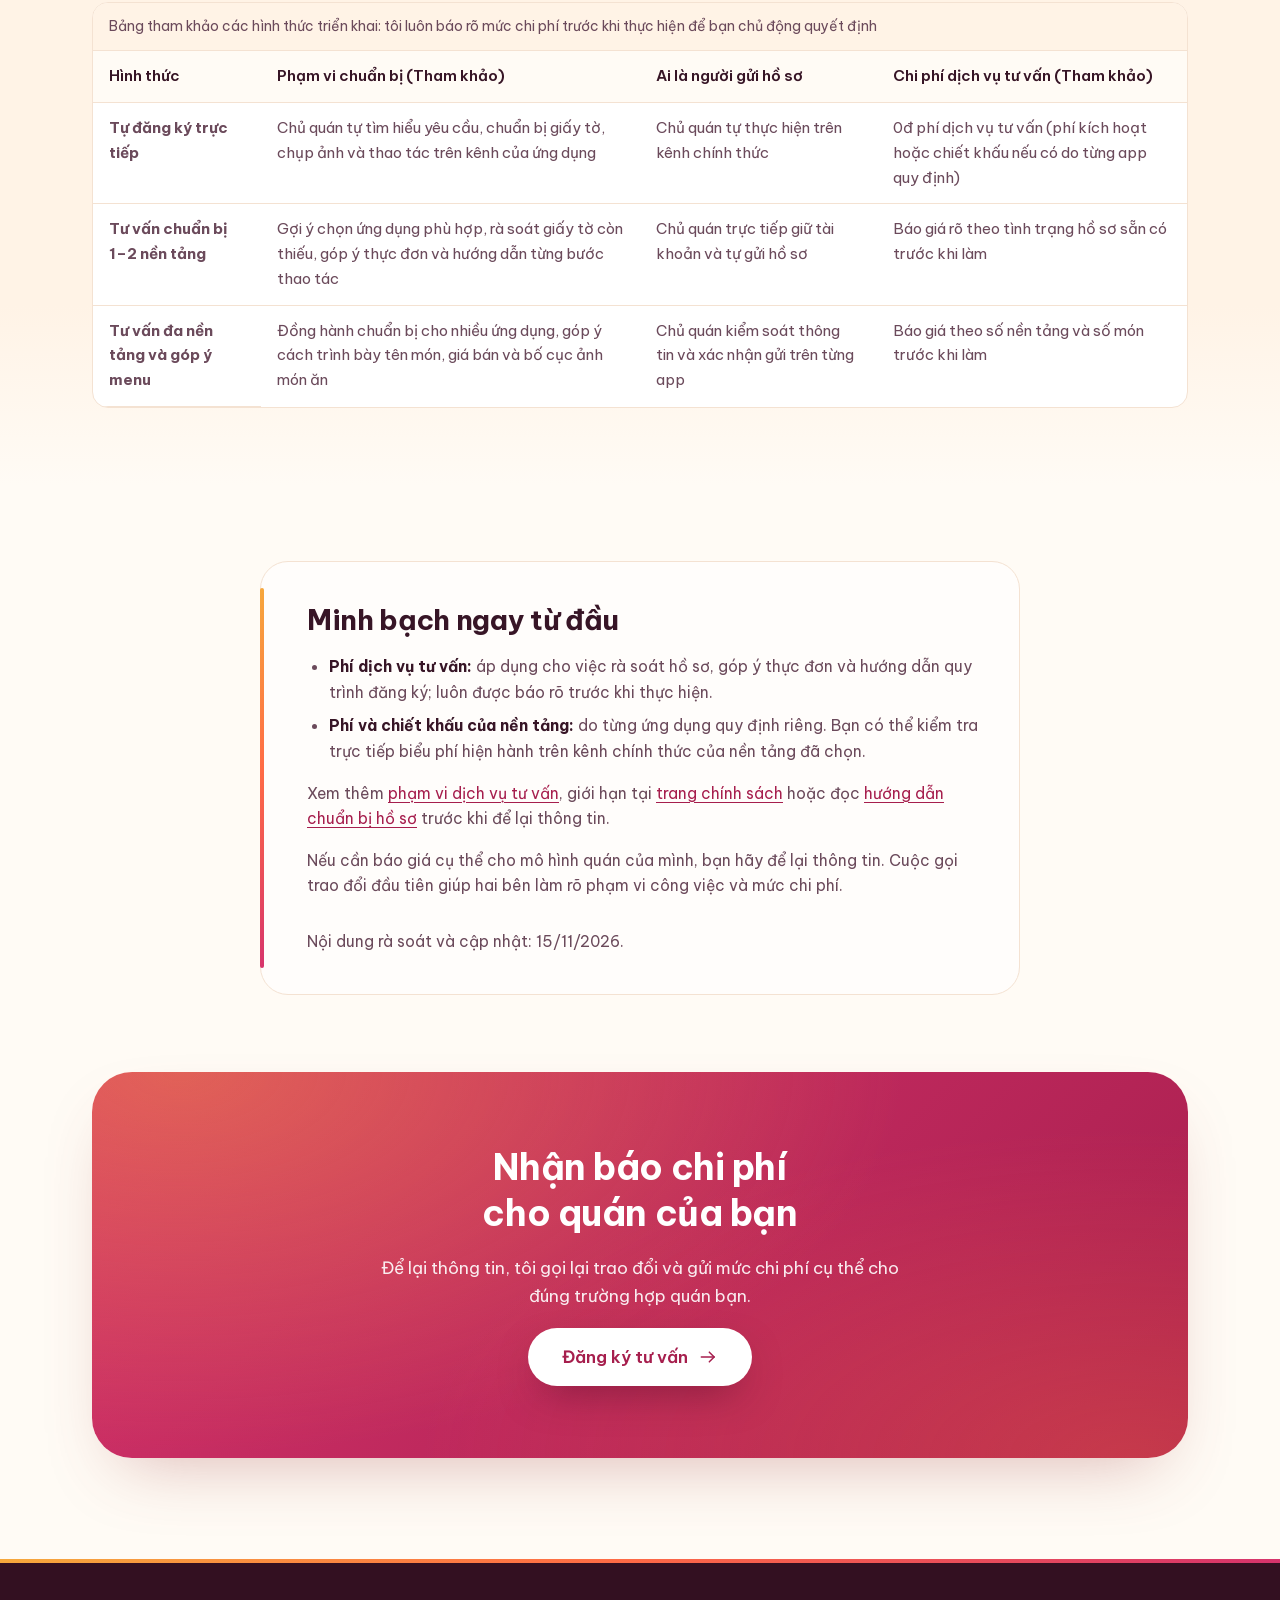
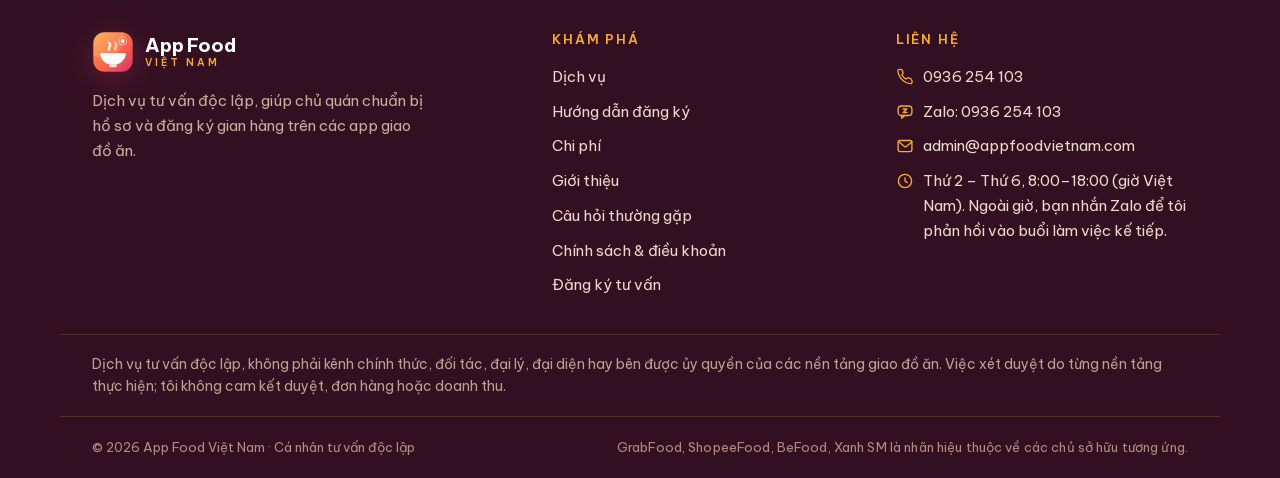
==== commit 65185b2e: "web: 320px overflow, in-text link underline, date/inLanguage sync (seo.css v=04f) - seo.css: .value-" ====
--- a/bao-gia/index.html
+++ b/bao-gia/index.html
@@ -36,7 +36,7 @@
   <link rel="preload" href="/assets/fonts/be-vietnam-pro-700-latin.woff2" as="font" type="font/woff2" crossorigin>
   <link rel="preload" href="/assets/fonts/be-vietnam-pro-700-vietnamese.woff2" as="font" type="font/woff2" crossorigin>
   <link rel="stylesheet" href="/assets/css/style.css?v=04d">
-  <link rel="stylesheet" href="/assets/css/seo.css?v=04e">
+  <link rel="stylesheet" href="/assets/css/seo.css?v=04f">
   <script type="application/ld+json">
 {
   "@context": "https://schema.org",
--- a/assets/css/seo.css
+++ b/assets/css/seo.css
@@ -120,3 +120,28 @@
   font-size: .875rem;
   margin-top: 14px;
 }
+
+/* Chống tràn ngang 320px khi .value-item chứa email hoặc chuỗi dài không khoảng trắng (/lien-he/) */
+.value-item > :not(.icon-tile) {
+  min-width: 0;
+  overflow-wrap: anywhere;
+}
+
+/* WCAG 1.4.1 (link-in-text-block): link trong đoạn văn cần gạch chân,
+   vì màu --man-dam so với chữ --muc-2 chỉ khoảng 1.05:1 */
+main :where(p, li, .faq-body) a:not(.btn):not(.app-link) {
+  text-decoration: underline;
+  text-underline-offset: 3px;
+  text-decoration-thickness: 1px;
+}
+main .form-aside .form-hotline a {
+  text-decoration: none;
+}
+
+/* Vùng chạm tối thiểu 44px cho link trong thẻ app (trang chủ) */
+.app-card .app-link {
+  min-height: 44px;
+}
+
+/* Tương phản WCAG AA: KHÔNG đặt chữ thường màu var(--muc-3) (#8A6B79) trực tiếp
+   trên nền var(--nen-2) (#FFF3E6) vì chỉ đạt 4.31:1 < 4.5:1; trên --nen-2 dùng var(--muc-2). */
